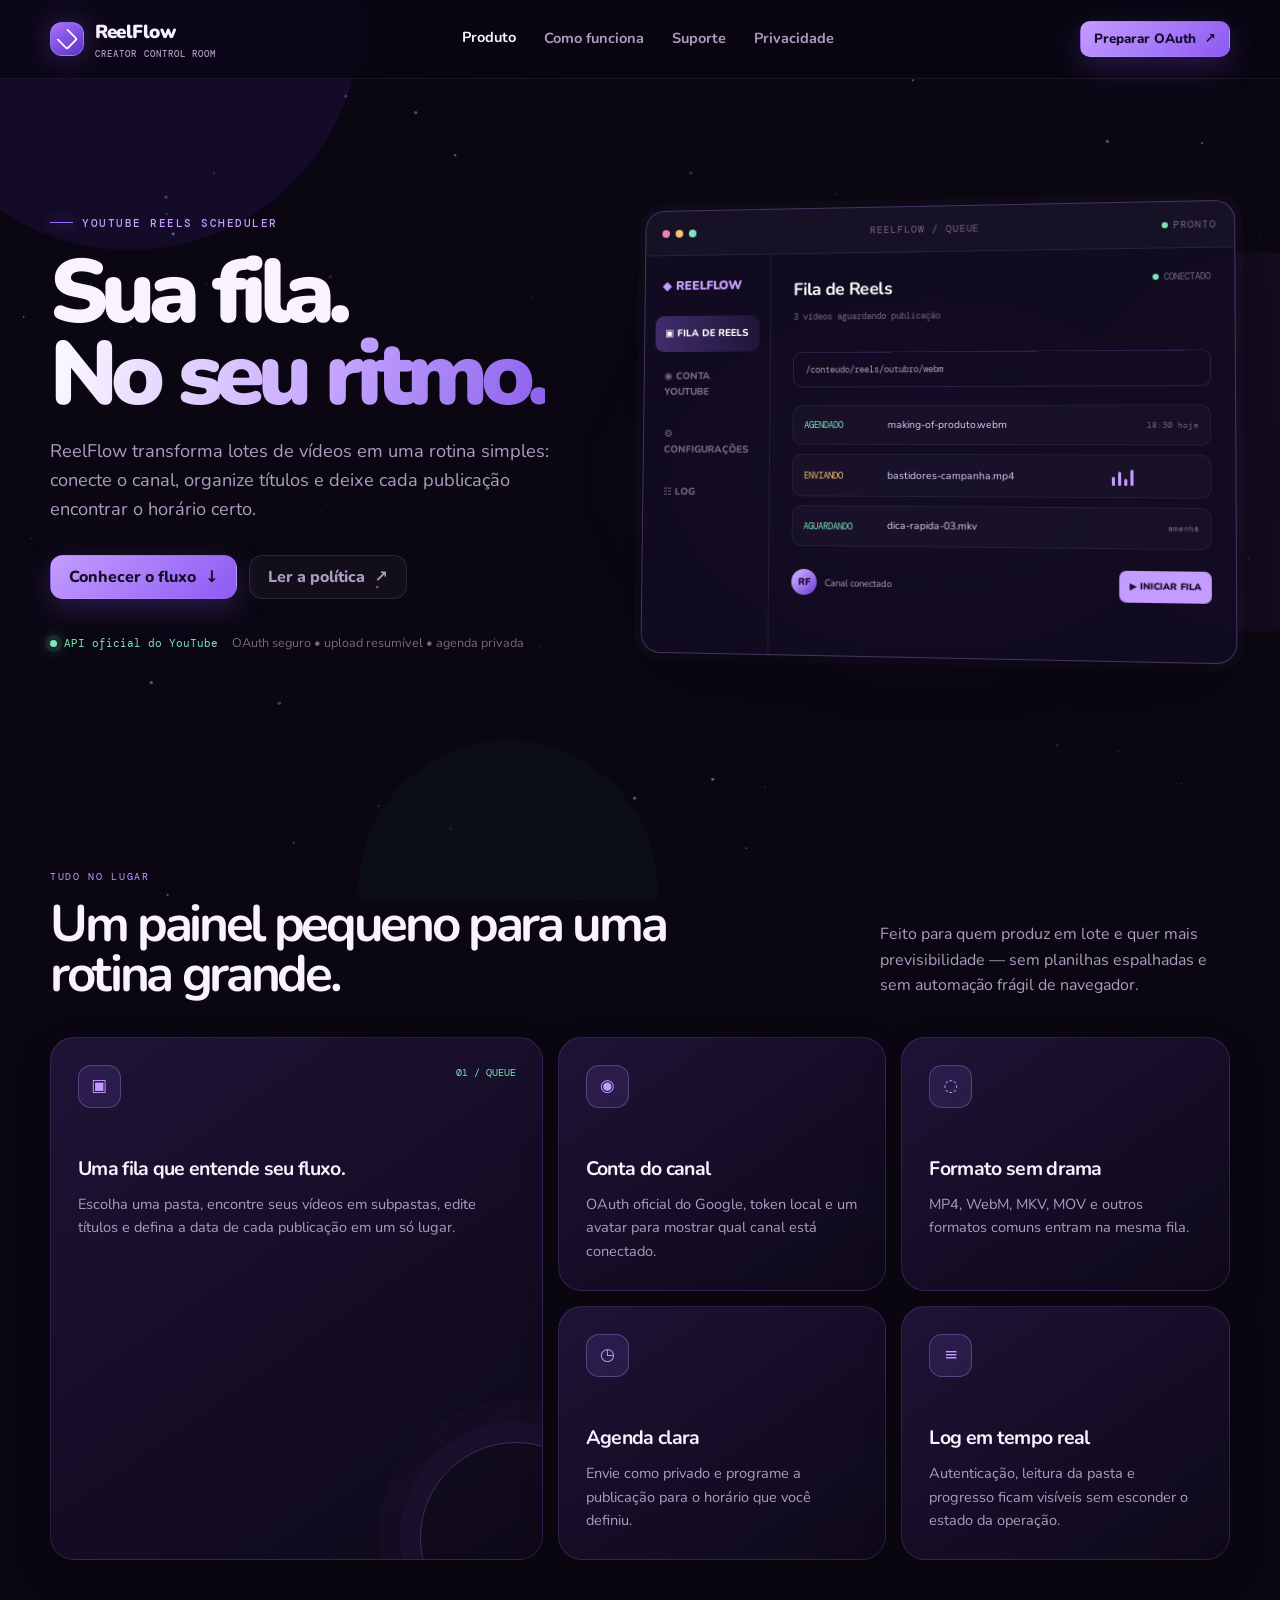
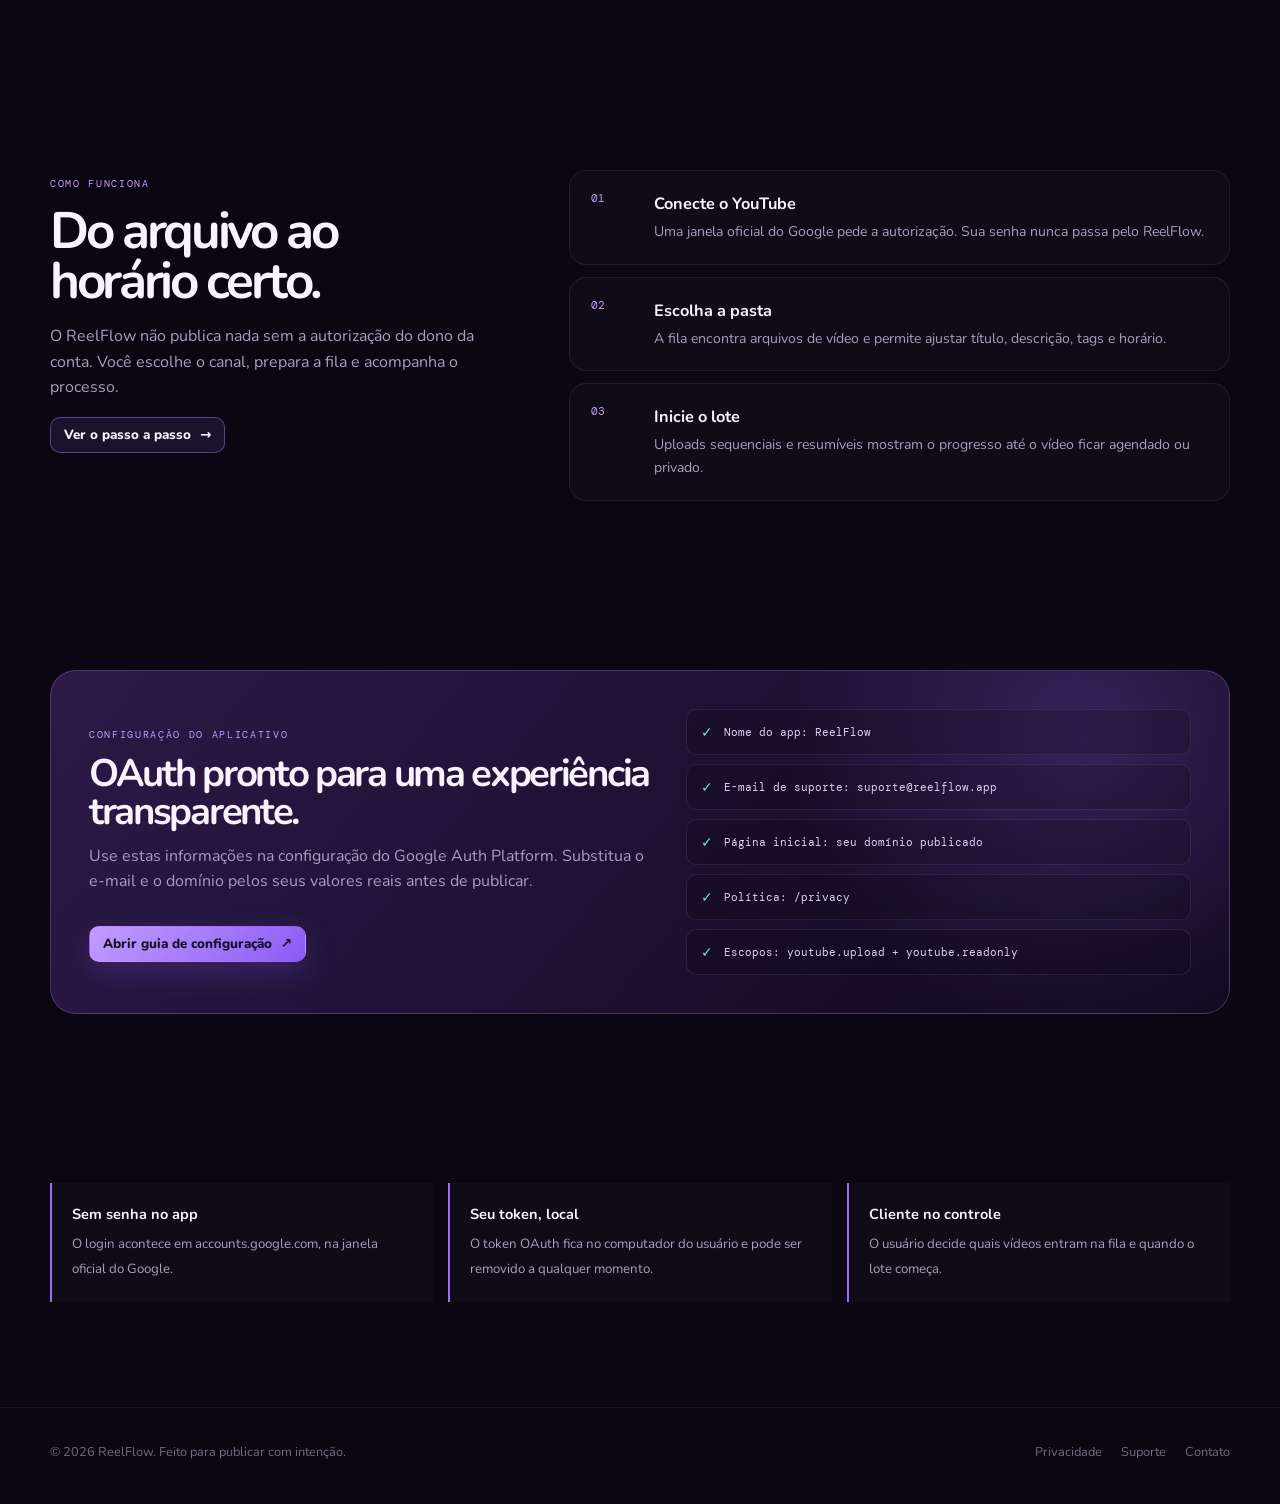
==== index.html @ 671bc6db "FIRST" ====
<!doctype html>
<html lang="pt-BR">
<head>
  <meta charset="utf-8">
  <meta name="viewport" content="width=device-width, initial-scale=1">
  <meta name="description" content="ReelFlow: organize, agende e envie seus Reels para o YouTube em uma fila tranquila e profissional.">
  <meta name="theme-color" content="#0a0712">
  <title>ReelFlow — YouTube Reels Scheduler</title>
  <link rel="stylesheet" href="/styles.css">
</head>
<body>
  <div class="ambient" aria-hidden="true"><canvas id="particle-field"></canvas><span class="orb one"></span><span class="orb two"></span><span class="orb three"></span></div>
  <div class="cursor-glow" aria-hidden="true"></div>

  <header class="site-header">
    <nav class="nav container" aria-label="Navegação principal">
      <a class="brand" href="/" aria-label="ReelFlow início"><span class="brand-mark" aria-hidden="true"></span><span>ReelFlow<small>creator control room</small></span></a>
      <div class="nav-links">
        <a class="active" href="/">Produto</a>
        <a href="#como-funciona">Como funciona</a>
        <a href="/support">Suporte</a>
        <a href="/privacy">Privacidade</a>
      </div>
      <div class="nav-actions"><a class="button small primary" href="#oauth">Preparar OAuth <span aria-hidden="true">↗</span></a><button class="mobile-toggle" aria-label="Abrir menu" aria-expanded="false">☰</button></div>
    </nav>
  </header>

  <main>
    <section class="hero container">
      <div class="hero-grid">
        <div class="reveal">
          <span class="eyebrow">YouTube Reels Scheduler</span>
          <h1>Sua fila.<br><span class="gradient-text">No seu ritmo.</span></h1>
          <p>ReelFlow transforma lotes de vídeos em uma rotina simples: conecte o canal, organize títulos e deixe cada publicação encontrar o horário certo.</p>
          <div class="hero-actions"><a class="button primary" href="#como-funciona">Conhecer o fluxo <span aria-hidden="true">↓</span></a><a class="button ghost" href="/privacy">Ler a política <span aria-hidden="true">↗</span></a></div>
          <div class="status-line"><span class="status-chip"><i></i> API oficial do YouTube</span><span>OAuth seguro • upload resumível • agenda privada</span></div>
        </div>

        <div class="console-wrap reveal" data-delay="2" aria-label="Prévia da interface do ReelFlow">
          <div class="console-glow"></div>
          <div class="console">
            <div class="console-top"><div class="window-dots"><i></i><i></i><i></i></div><span>REELFLOW / QUEUE</span><span class="mock-ready"><i></i> PRONTO</span></div>
            <div class="console-body">
              <aside class="console-side"><div class="console-logo">◆ REELFLOW</div><div class="mock-nav"><div class="active">▣ FILA DE REELS</div><div>◉ CONTA YOUTUBE</div><div>⚙ CONFIGURAÇÕES</div><div>☷ LOG</div></div></aside>
              <div class="console-main"><div class="mock-header"><div><strong>Fila de Reels</strong><span>3 vídeos aguardando publicação</span></div><span class="mock-ready"><i></i> CONECTADO</span></div><div class="mock-path">/conteudo/reels/outubro/webm</div>
                <div class="mock-list"><div class="mock-row"><b>AGENDADO</b><span class="mock-file">making-of-produto.webm</span><span class="mock-date">18:30 hoje</span></div><div class="mock-row"><b class="pending">ENVIANDO</b><span class="mock-file">bastidores-campanha.mp4</span><span class="equalizer" aria-label="Enviando"><i></i><i></i><i></i><i></i></span></div><div class="mock-row"><b>AGUARDANDO</b><span class="mock-file">dica-rapida-03.mkv</span><span class="mock-date">amanhã</span></div></div>
                <div class="mock-bottom"><div class="mock-avatar"><span class="avatar">RF</span><span>Canal conectado</span></div><span class="mock-btn">▶ INICIAR FILA</span></div>
              </div>
            </div>
          </div>
        </div>
      </div>
    </section>

    <section class="section compact container" id="produto">
      <div class="section-head reveal"><div><span class="section-label">Tudo no lugar</span><h2>Um painel pequeno para uma rotina grande.</h2></div><p>Feito para quem produz em lote e quer mais previsibilidade — sem planilhas espalhadas e sem automação frágil de navegador.</p></div>
      <div class="bento">
        <article class="card tall reveal"><span class="icon-box">▣</span><span class="card-stat">01 / QUEUE</span><h3>Uma fila que entende seu fluxo.</h3><p>Escolha uma pasta, encontre seus vídeos em subpastas, edite títulos e defina a data de cada publicação em um só lugar.</p></article>
        <article class="card reveal" data-delay="1"><span class="icon-box">◉</span><h3>Conta do canal</h3><p>OAuth oficial do Google, token local e um avatar para mostrar qual canal está conectado.</p></article>
        <article class="card reveal" data-delay="2"><span class="icon-box">◌</span><h3>Formato sem drama</h3><p>MP4, WebM, MKV, MOV e outros formatos comuns entram na mesma fila.</p></article>
        <article class="card reveal" data-delay="1"><span class="icon-box">◷</span><h3>Agenda clara</h3><p>Envie como privado e programe a publicação para o horário que você definiu.</p></article>
        <article class="card reveal" data-delay="2"><span class="icon-box">≡</span><h3>Log em tempo real</h3><p>Autenticação, leitura da pasta e progresso ficam visíveis sem esconder o estado da operação.</p></article>
      </div>
    </section>

    <section class="section" id="como-funciona">
      <div class="container workflow"><div class="workflow-copy reveal"><span class="section-label">Como funciona</span><h2>Do arquivo ao horário certo.</h2><p>O ReelFlow não publica nada sem a autorização do dono da conta. Você escolhe o canal, prepara a fila e acompanha o processo.</p><a class="button small" href="/support">Ver o passo a passo <span aria-hidden="true">→</span></a></div>
        <div class="steps"><article class="step reveal"><span class="step-num">01</span><div><h3>Conecte o YouTube</h3><p>Uma janela oficial do Google pede a autorização. Sua senha nunca passa pelo ReelFlow.</p></div></article><article class="step reveal" data-delay="1"><span class="step-num">02</span><div><h3>Escolha a pasta</h3><p>A fila encontra arquivos de vídeo e permite ajustar título, descrição, tags e horário.</p></div></article><article class="step reveal" data-delay="2"><span class="step-num">03</span><div><h3>Inicie o lote</h3><p>Uploads sequenciais e resumíveis mostram o progresso até o vídeo ficar agendado ou privado.</p></div></article></div>
      </div>
    </section>

    <section class="section compact container" id="oauth">
      <div class="oauth-band reveal"><div class="oauth-grid"><div><span class="section-label">Configuração do aplicativo</span><h2>OAuth pronto para uma experiência transparente.</h2><p>Use estas informações na configuração do Google Auth Platform. Substitua o e-mail e o domínio pelos seus valores reais antes de publicar.</p><div class="hero-actions"><a class="button primary small" href="/support#oauth">Abrir guia de configuração <span aria-hidden="true">↗</span></a></div></div><div class="scope-list"><div class="scope">Nome do app: ReelFlow</div><div class="scope">E-mail de suporte: suporte@reelflow.app</div><div class="scope">Página inicial: seu domínio publicado</div><div class="scope">Política: /privacy</div><div class="scope">Escopos: youtube.upload + youtube.readonly</div></div></div></div>
    </section>

    <section class="section compact container"><div class="note-grid"><div class="note reveal"><strong>Sem senha no app</strong><span>O login acontece em accounts.google.com, na janela oficial do Google.</span></div><div class="note reveal" data-delay="1"><strong>Seu token, local</strong><span>O token OAuth fica no computador do usuário e pode ser removido a qualquer momento.</span></div><div class="note reveal" data-delay="2"><strong>Cliente no controle</strong><span>O usuário decide quais vídeos entram na fila e quando o lote começa.</span></div></div></section>
  </main>

  <footer class="footer"><div class="container footer-inner"><div>© <span data-year></span> ReelFlow. Feito para publicar com intenção.</div><div class="footer-links"><a href="/privacy">Privacidade</a><a href="/support">Suporte</a><a href="mailto:suporte@reelflow.app">Contato</a></div></div></footer>
  <script src="/site.js"></script>
</body>
</html>
---- styles.css ----
@import url('https://fonts.googleapis.com/css2?family=DM+Mono:wght@400;500&family=Nunito:wght@400;500;600;700;800;900&display=swap');

:root {
  --bg: #0a0712;
  --bg-2: #100a1e;
  --panel: rgba(23, 15, 42, .78);
  --panel-solid: #17102a;
  --panel-soft: rgba(39, 24, 68, .62);
  --line: rgba(177, 130, 255, .17);
  --line-bright: rgba(177, 130, 255, .42);
  --text: #f8f3ff;
  --muted: #aa9dbf;
  --muted-2: #756882;
  --purple: #9b6cff;
  --purple-2: #c49cff;
  --purple-deep: #6b3de5;
  --mint: #7ce6ba;
  --yellow: #f6c66e;
  --red: #f080a8;
  --shadow: 0 28px 90px rgba(0, 0, 0, .42);
  --radius: 24px;
  --max: 1180px;
}

* { box-sizing: border-box; }
html { scroll-behavior: smooth; }
body {
  margin: 0;
  background: var(--bg);
  color: var(--text);
  font-family: 'Nunito', system-ui, sans-serif;
  line-height: 1.6;
  overflow-x: hidden;
}
body::before {
  content: '';
  position: fixed;
  inset: 0;
  pointer-events: none;
  opacity: .28;
  background-image: linear-gradient(rgba(255,255,255,.025) 1px, transparent 1px), linear-gradient(90deg, rgba(255,255,255,.025) 1px, transparent 1px);
  background-size: 72px 72px;
  mask-image: linear-gradient(to bottom, black, transparent 75%);
  z-index: -3;
}
::selection { background: rgba(155,108,255,.38); color: white; }
a { color: inherit; text-decoration: none; }
button, a { -webkit-tap-highlight-color: transparent; }
.container { width: min(var(--max), calc(100% - 48px)); margin: 0 auto; }

.ambient { position: fixed; inset: 0; pointer-events: none; overflow: hidden; z-index: -2; }
.orb { position: absolute; border-radius: 50%; filter: blur(1px); opacity: .45; animation: drift 16s ease-in-out infinite alternate; }
.orb.one { width: 460px; height: 460px; background: rgba(104, 52, 214, .26); top: -210px; left: -100px; }
.orb.two { width: 380px; height: 380px; background: rgba(188, 91, 255, .14); top: 28%; right: -170px; animation-delay: -5s; }
.orb.three { width: 300px; height: 300px; background: rgba(73, 214, 191, .08); bottom: -140px; left: 28%; animation-delay: -9s; }
#particle-field { position: absolute; inset: 0; width: 100%; height: 100%; }
.cursor-glow { position: fixed; z-index: 10; width: 220px; height: 220px; border-radius: 50%; pointer-events: none; transform: translate(-50%, -50%); background: radial-gradient(circle, rgba(155,108,255,.12), transparent 68%); mix-blend-mode: screen; opacity: 0; transition: opacity .3s; }

.site-header { position: sticky; top: 0; z-index: 20; border-bottom: 1px solid rgba(255,255,255,.06); background: rgba(10,7,18,.68); backdrop-filter: blur(18px); }
.nav { height: 78px; display: flex; align-items: center; justify-content: space-between; gap: 24px; }
.brand { display: inline-flex; align-items: center; gap: 11px; font-weight: 900; letter-spacing: -.04em; font-size: 1.18rem; }
.brand-mark { width: 34px; height: 34px; display: grid; place-items: center; position: relative; border: 1px solid rgba(196,156,255,.45); border-radius: 12px; background: linear-gradient(145deg, #a871ff, #5b31c7); box-shadow: 0 0 28px rgba(155,108,255,.28); }
.brand-mark::before { content: ''; width: 12px; height: 12px; transform: rotate(45deg); border-radius: 3px; border: 2px solid white; border-left-color: transparent; }
.brand small { display: block; color: var(--muted); font-family: 'DM Mono', monospace; font-size: .56rem; font-weight: 500; letter-spacing: .12em; text-transform: uppercase; }
.nav-links { display: flex; align-items: center; gap: 28px; color: var(--muted); font-size: .91rem; font-weight: 700; }
.nav-links a { transition: color .2s, transform .2s; }
.nav-links a:hover, .nav-links a.active { color: var(--text); transform: translateY(-1px); }
.nav-actions { display: flex; align-items: center; gap: 12px; }
.mobile-toggle { display: none; border: 0; background: transparent; color: var(--text); font-size: 1.4rem; }

.button { display: inline-flex; align-items: center; justify-content: center; gap: 9px; min-height: 44px; padding: 0 18px; border-radius: 13px; border: 1px solid var(--line-bright); background: rgba(155,108,255,.12); color: var(--text); font: inherit; font-weight: 800; cursor: pointer; transition: transform .2s, background .2s, border-color .2s, box-shadow .2s; }
.button:hover { transform: translateY(-2px); background: rgba(155,108,255,.23); border-color: rgba(196,156,255,.7); box-shadow: 0 12px 30px rgba(111,61,229,.2); }
.button.primary { border-color: transparent; color: #160d26; background: linear-gradient(135deg, #c49cff, #8c5af3); box-shadow: 0 10px 30px rgba(135,83,239,.26); }
.button.primary:hover { background: linear-gradient(135deg, #d5b7ff, #a16eff); box-shadow: 0 16px 36px rgba(135,83,239,.38); }
.button.ghost { border-color: rgba(255,255,255,.1); background: rgba(255,255,255,.035); color: var(--muted); }
.button.small { min-height: 36px; padding: 0 13px; border-radius: 10px; font-size: .84rem; }

.hero { min-height: 720px; display: grid; align-items: center; padding: 78px 0 96px; position: relative; }
.hero-grid { display: grid; grid-template-columns: .92fr 1.08fr; align-items: center; gap: 76px; }
.eyebrow { display: inline-flex; align-items: center; gap: 9px; color: var(--purple-2); text-transform: uppercase; letter-spacing: .14em; font: 500 .67rem 'DM Mono', monospace; }
.eyebrow::before { content: ''; width: 23px; height: 1px; background: var(--purple); box-shadow: 0 0 14px var(--purple); }
.hero h1 { max-width: 680px; margin: 20px 0 20px; font-size: clamp(3.2rem, 7vw, 6.2rem); letter-spacing: -.075em; line-height: .92; font-weight: 900; }
.gradient-text { background: linear-gradient(105deg, #fff, #c7a8ff 55%, #8a5feb); -webkit-background-clip: text; background-clip: text; color: transparent; }
.hero p { max-width: 560px; margin: 0; color: var(--muted); font-size: 1.14rem; }
.hero-actions { display: flex; flex-wrap: wrap; gap: 12px; margin-top: 31px; }
.status-line { display: flex; flex-wrap: wrap; align-items: center; gap: 14px; margin-top: 34px; color: var(--muted-2); font-size: .79rem; }
.status-chip { display: inline-flex; align-items: center; gap: 7px; color: var(--mint); font-family: 'DM Mono', monospace; font-size: .68rem; }
.status-chip i { width: 7px; height: 7px; display: inline-block; border-radius: 50%; background: var(--mint); box-shadow: 0 0 0 5px rgba(124,230,186,.09), 0 0 15px rgba(124,230,186,.9); animation: pulse 2s infinite; }

.console-wrap { position: relative; perspective: 1200px; }
.console-glow { position: absolute; inset: 10% -8% -10%; background: radial-gradient(ellipse, rgba(137,78,240,.4), transparent 64%); filter: blur(34px); }
.console { position: relative; overflow: hidden; transform: rotateY(-6deg) rotateX(2deg); border: 1px solid rgba(196,156,255,.29); border-radius: 20px; background: rgba(18,11,33,.94); box-shadow: var(--shadow), 0 0 0 7px rgba(155,108,255,.035); animation: float 7s ease-in-out infinite; }
.console-top { display: flex; align-items: center; justify-content: space-between; height: 46px; padding: 0 17px; border-bottom: 1px solid rgba(255,255,255,.07); background: rgba(255,255,255,.025); }
.window-dots { display: flex; gap: 6px; }
.window-dots i { width: 8px; height: 8px; border-radius: 50%; background: #634f79; }
.window-dots i:first-child { background: #f080a8; } .window-dots i:nth-child(2) { background: #f6c66e; } .window-dots i:nth-child(3) { background: #7ce6ba; }
.console-top span { color: var(--muted-2); font: .61rem 'DM Mono', monospace; letter-spacing: .1em; }
.console-body { display: grid; grid-template-columns: 132px 1fr; min-height: 405px; }
.console-side { padding: 17px 11px; border-right: 1px solid rgba(255,255,255,.07); }
.console-logo { margin: 4px 7px 21px; color: var(--purple-2); font-size: .8rem; font-weight: 900; }
.mock-nav { display: grid; gap: 7px; }
.mock-nav div { padding: 10px 10px; border-radius: 9px; color: var(--muted-2); font-size: .63rem; font-weight: 800; }
.mock-nav div.active { color: white; background: linear-gradient(90deg, rgba(155,108,255,.34), rgba(155,108,255,.1)); }
.console-main { padding: 22px 23px; }
.mock-header { display: flex; justify-content: space-between; align-items: start; gap: 12px; }
.mock-header strong { display: block; color: white; font-size: 1.1rem; letter-spacing: -.035em; }
.mock-header span { color: var(--muted-2); font: .58rem 'DM Mono', monospace; }
.mock-ready { display: flex; align-items: center; gap: 5px; color: var(--mint); font: .58rem 'DM Mono', monospace; }
.mock-ready i { width: 6px; height: 6px; border-radius: 50%; background: var(--mint); }
.mock-path { margin-top: 24px; padding: 11px 12px; border: 1px solid var(--line); border-radius: 9px; color: var(--muted); font: .59rem 'DM Mono', monospace; }
.mock-list { display: grid; gap: 9px; margin-top: 18px; }
.mock-row { display: grid; grid-template-columns: 75px 1fr 84px; align-items: center; gap: 10px; padding: 11px; border: 1px solid rgba(255,255,255,.06); border-radius: 10px; background: rgba(255,255,255,.025); }
.mock-row b { color: var(--mint); font: .54rem 'DM Mono', monospace; }
.mock-row b.pending { color: var(--yellow); } .mock-row b.error { color: var(--red); }
.mock-file { overflow: hidden; color: #d9cfee; font-size: .65rem; text-overflow: ellipsis; white-space: nowrap; }
.mock-date { color: var(--muted-2); font: .51rem 'DM Mono', monospace; text-align: right; }
.equalizer { display: flex; align-items: end; gap: 3px; height: 19px; }
.equalizer i { width: 3px; height: 9px; border-radius: 2px; background: var(--purple-2); animation: equalize .8s ease-in-out infinite alternate; }
.equalizer i:nth-child(2) { animation-delay: -.25s; height: 14px; } .equalizer i:nth-child(3) { animation-delay: -.5s; height: 7px; } .equalizer i:nth-child(4) { animation-delay: -.1s; height: 16px; }
.mock-bottom { display: flex; justify-content: space-between; align-items: center; margin-top: 21px; }
.mock-avatar { display: flex; align-items: center; gap: 8px; color: var(--muted); font-size: .6rem; }
.avatar { width: 26px; height: 26px; display: grid; place-items: center; border-radius: 50%; background: linear-gradient(135deg, #d6bdff, #6937d6); color: #25103f; font-size: .62rem; font-weight: 900; }
.mock-btn { padding: 8px 10px; border-radius: 7px; color: #1b0e2e; background: var(--purple-2); font-size: .58rem; font-weight: 900; }

.section { padding: 105px 0; position: relative; }
.section.compact { padding-top: 64px; }
.section-head { display: flex; align-items: end; justify-content: space-between; gap: 40px; margin-bottom: 38px; }
.section-head h2 { max-width: 620px; margin: 10px 0 0; font-size: clamp(2rem, 4vw, 3.4rem); letter-spacing: -.065em; line-height: .98; }
.section-head p { max-width: 350px; margin: 0; color: var(--muted); }
.section-label { color: var(--purple-2); font: .65rem 'DM Mono', monospace; letter-spacing: .16em; text-transform: uppercase; }
.bento { display: grid; grid-template-columns: 1.2fr .8fr .8fr; gap: 15px; }
.card { position: relative; overflow: hidden; padding: 27px; border: 1px solid var(--line); border-radius: var(--radius); background: linear-gradient(145deg, rgba(35,22,62,.82), rgba(16,10,29,.68)); box-shadow: 0 15px 40px rgba(0,0,0,.13); transition: transform .3s, border-color .3s, background .3s; }
.card:hover { transform: translateY(-6px); border-color: var(--line-bright); background: linear-gradient(145deg, rgba(49,29,82,.9), rgba(18,11,35,.78)); }
.card.tall { grid-row: span 2; min-height: 360px; }
.card h3 { margin: 45px 0 9px; font-size: 1.22rem; letter-spacing: -.035em; }
.card p { margin: 0; color: var(--muted); font-size: .91rem; }
.icon-box { width: 43px; height: 43px; display: grid; place-items: center; border: 1px solid rgba(196,156,255,.3); border-radius: 13px; color: var(--purple-2); background: rgba(155,108,255,.12); font-size: 1.05rem; }
.card.tall::after { content: ''; position: absolute; width: 190px; height: 190px; right: -70px; bottom: -75px; border: 1px solid rgba(196,156,255,.25); border-radius: 50%; box-shadow: 0 0 0 20px rgba(155,108,255,.035), 0 0 0 42px rgba(155,108,255,.025); }
.card-stat { position: absolute; right: 26px; top: 28px; color: var(--mint); font: .64rem 'DM Mono', monospace; }

.workflow { display: grid; grid-template-columns: .8fr 1.2fr; align-items: start; gap: 78px; }
.workflow-copy h2 { margin: 10px 0 18px; font-size: clamp(2rem, 4vw, 3.4rem); letter-spacing: -.065em; line-height: .98; }
.workflow-copy p { color: var(--muted); }
.steps { display: grid; gap: 12px; }
.step { display: grid; grid-template-columns: 46px 1fr; gap: 17px; padding: 20px 21px; border: 1px solid rgba(255,255,255,.07); border-radius: 17px; background: rgba(255,255,255,.025); transition: border-color .25s, transform .25s; }
.step:hover { border-color: var(--line-bright); transform: translateX(5px); }
.step-num { color: var(--purple-2); font: .68rem 'DM Mono', monospace; }
.step h3 { margin: 0 0 4px; font-size: 1.02rem; }
.step p { margin: 0; color: var(--muted); font-size: .88rem; }

.oauth-band { padding: 38px; border: 1px solid rgba(196,156,255,.25); border-radius: 26px; background: radial-gradient(circle at 88% 20%, rgba(155,108,255,.22), transparent 28%), linear-gradient(130deg, rgba(47,28,78,.9), rgba(18,11,33,.85)); }
.oauth-grid { display: grid; grid-template-columns: 1fr .9fr; gap: 36px; align-items: center; }
.oauth-band h2 { margin: 8px 0 12px; font-size: clamp(1.8rem, 3vw, 2.8rem); line-height: 1; letter-spacing: -.06em; }
.oauth-band p { margin: 0; color: var(--muted); }
.scope-list { display: grid; gap: 9px; }
.scope { display: flex; align-items: center; gap: 11px; padding: 12px 14px; border: 1px solid rgba(255,255,255,.08); border-radius: 10px; background: rgba(0,0,0,.14); font: .68rem 'DM Mono', monospace; color: #dfd2f4; }
.scope::before { content: '✓'; color: var(--mint); font: .9rem Nunito, sans-serif; }

.note-grid { display: grid; grid-template-columns: repeat(3, 1fr); gap: 15px; }
.note { padding: 20px; border-left: 2px solid var(--purple); background: rgba(255,255,255,.025); }
.note strong { display: block; margin-bottom: 5px; font-size: .91rem; }
.note span { color: var(--muted); font-size: .83rem; }

.page-hero { padding: 100px 0 70px; }
.page-hero h1 { max-width: 780px; margin: 16px 0; font-size: clamp(2.8rem, 6vw, 5.3rem); line-height: .95; letter-spacing: -.075em; }
.page-hero p { max-width: 650px; color: var(--muted); font-size: 1.08rem; }
.prose { max-width: 850px; padding-bottom: 100px; }
.prose h2 { margin: 48px 0 12px; font-size: 1.55rem; letter-spacing: -.035em; }
.prose h3 { margin: 27px 0 8px; font-size: 1.03rem; color: var(--purple-2); }
.prose p, .prose li { color: var(--muted); font-size: .95rem; }
.prose ul { padding-left: 20px; }
.prose strong { color: var(--text); }
.prose code { padding: 2px 6px; border-radius: 5px; color: var(--purple-2); background: rgba(155,108,255,.12); font: .82em 'DM Mono', monospace; }
.policy-meta { display: flex; flex-wrap: wrap; gap: 9px; margin-top: 20px; }
.meta-chip { padding: 7px 10px; border: 1px solid var(--line); border-radius: 999px; color: var(--muted); font: .62rem 'DM Mono', monospace; }

.faq { display: grid; gap: 12px; max-width: 820px; margin-bottom: 74px; }
details { padding: 18px 20px; border: 1px solid rgba(255,255,255,.08); border-radius: 14px; background: rgba(255,255,255,.025); }
summary { cursor: pointer; color: var(--text); font-weight: 800; }
details p { margin: 12px 0 0; color: var(--muted); font-size: .9rem; }
.contact-card { display: grid; grid-template-columns: 1fr auto; align-items: center; gap: 24px; padding: 29px; border: 1px solid var(--line-bright); border-radius: 22px; background: linear-gradient(130deg, rgba(48,29,82,.85), rgba(16,10,29,.74)); }
.contact-card h2 { margin: 0 0 5px; font-size: 1.4rem; }
.contact-card p { margin: 0; color: var(--muted); }

.footer { padding: 34px 0 42px; border-top: 1px solid rgba(255,255,255,.07); color: var(--muted-2); font-size: .8rem; }
.footer-inner { display: flex; justify-content: space-between; gap: 20px; align-items: center; }
.footer-links { display: flex; gap: 19px; }
.footer a:hover { color: var(--text); }

.reveal { opacity: 0; transform: translateY(18px); transition: opacity .75s ease, transform .75s ease; }
.reveal.visible { opacity: 1; transform: translateY(0); }
[data-delay="1"] { transition-delay: .08s; } [data-delay="2"] { transition-delay: .16s; } [data-delay="3"] { transition-delay: .24s; }

@keyframes drift { to { transform: translate(55px, 35px) scale(1.08); } }
@keyframes float { 0%, 100% { transform: rotateY(-6deg) rotateX(2deg) translateY(0); } 50% { transform: rotateY(-6deg) rotateX(2deg) translateY(-9px); } }
@keyframes pulse { 0%, 100% { opacity: 1; } 50% { opacity: .42; } }
@keyframes equalize { from { transform: scaleY(.55); opacity: .58; } to { transform: scaleY(1.2); opacity: 1; } }

@media (max-width: 940px) {
  .hero-grid, .workflow, .oauth-grid { grid-template-columns: 1fr; gap: 45px; }
  .hero { padding-top: 60px; }
  .hero h1 { max-width: 700px; }
  .console { max-width: 720px; margin: 0 auto; transform: none; }
  .bento { grid-template-columns: 1fr 1fr; }
  .card.tall { grid-row: auto; grid-column: span 2; min-height: 260px; }
  .workflow-copy { max-width: 620px; }
}

@media (max-width: 680px) {
  .container { width: min(100% - 30px, var(--max)); }
  .nav { height: 68px; }
  .nav-links, .nav-actions .button { display: none; }
  .mobile-toggle { display: block; }
  .nav.open .nav-links { position: absolute; top: 67px; left: 15px; right: 15px; display: grid; gap: 0; padding: 8px; border: 1px solid var(--line); border-radius: 14px; background: rgba(18,11,33,.96); box-shadow: var(--shadow); }
  .nav.open .nav-links a { padding: 12px; }
  .hero { min-height: auto; padding: 70px 0 74px; }
  .hero h1 { font-size: clamp(3rem, 16vw, 4.6rem); }
  .hero p { font-size: 1rem; }
  .section { padding: 75px 0; }
  .section-head { display: block; }
  .section-head p { margin-top: 15px; }
  .bento, .note-grid { grid-template-columns: 1fr; }
  .card.tall { grid-column: auto; }
  .console-body { grid-template-columns: 1fr; }
  .console-side { display: none; }
  .console-main { padding: 17px; }
  .mock-row { grid-template-columns: 61px 1fr; }
  .mock-date { display: none; }
  .oauth-band { padding: 25px; }
  .contact-card, .footer-inner { display: block; }
  .contact-card .button { margin-top: 18px; }
  .footer-links { margin-top: 15px; }
  .page-hero { padding: 75px 0 48px; }
}

@media (prefers-reduced-motion: reduce) {
  *, *::before, *::after { scroll-behavior: auto !important; animation-duration: .001ms !important; animation-iteration-count: 1 !important; transition-duration: .001ms !important; }
  .reveal { opacity: 1; transform: none; }
}
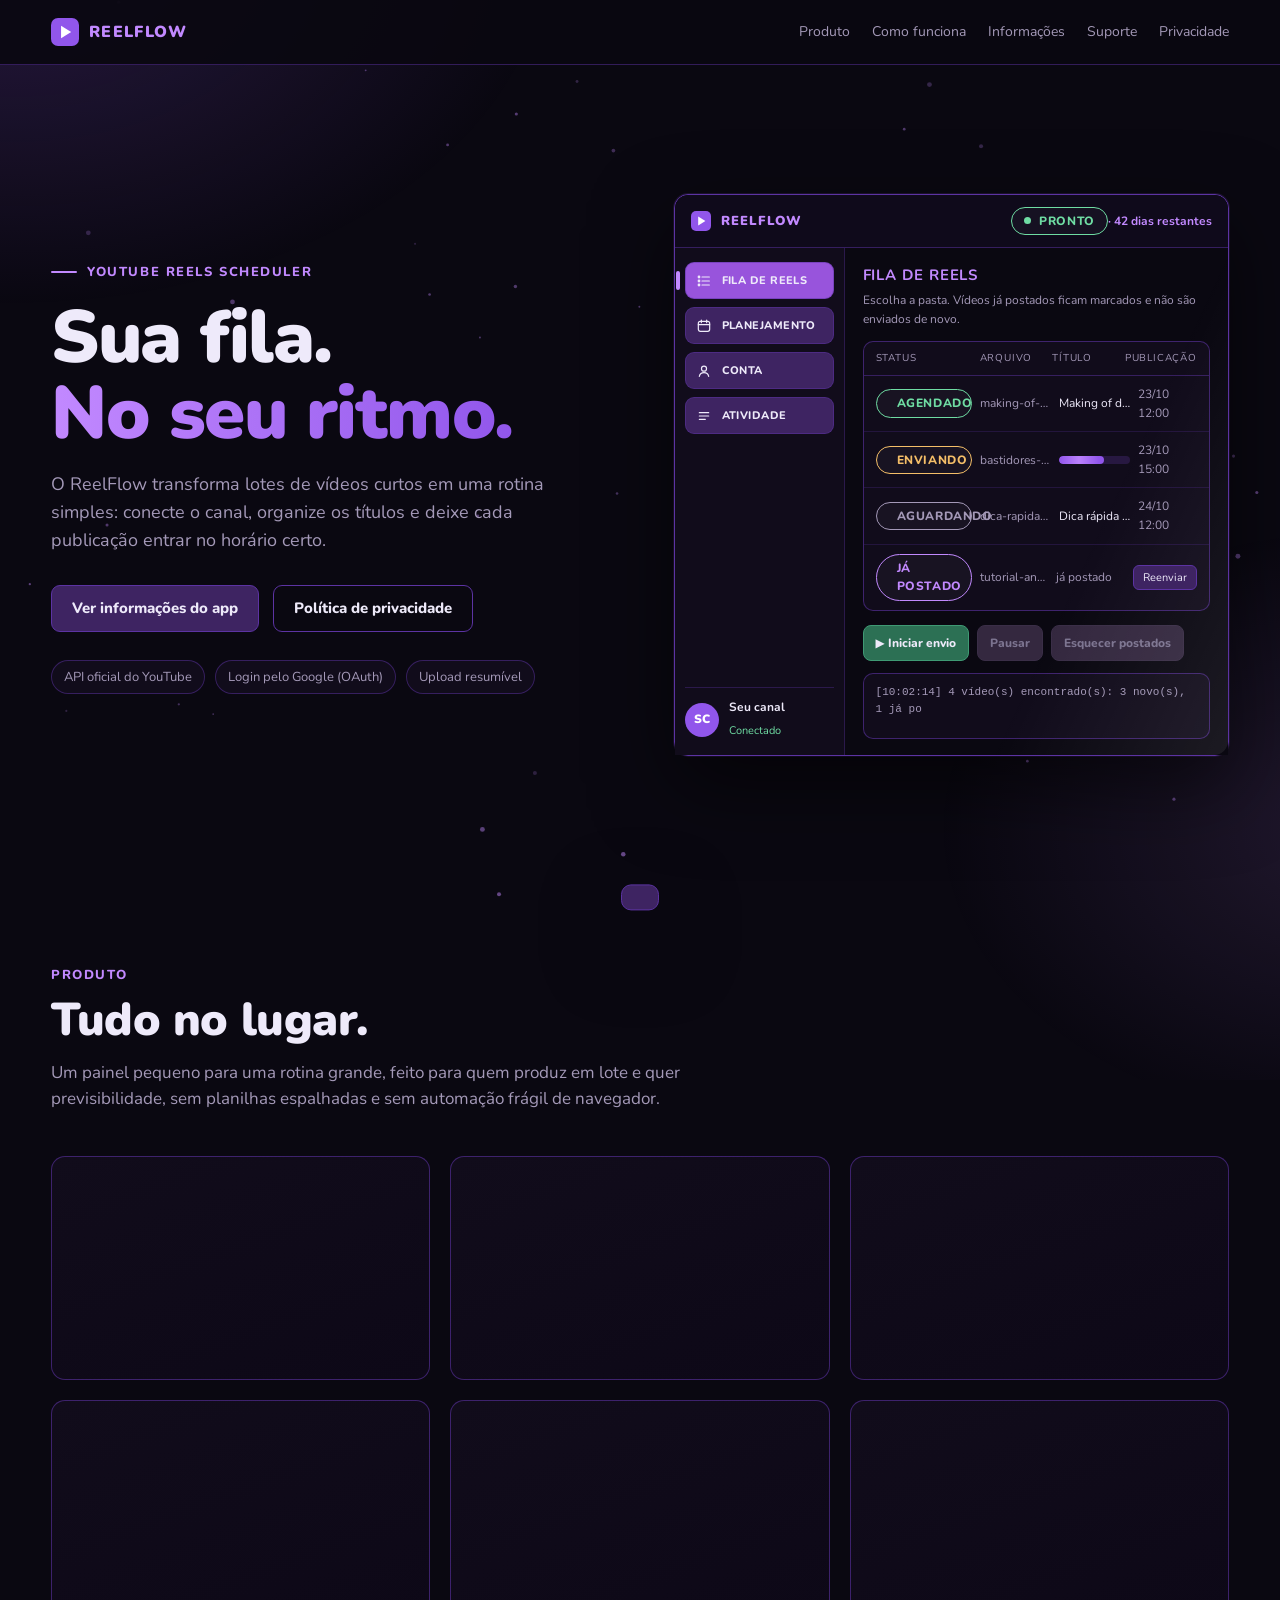
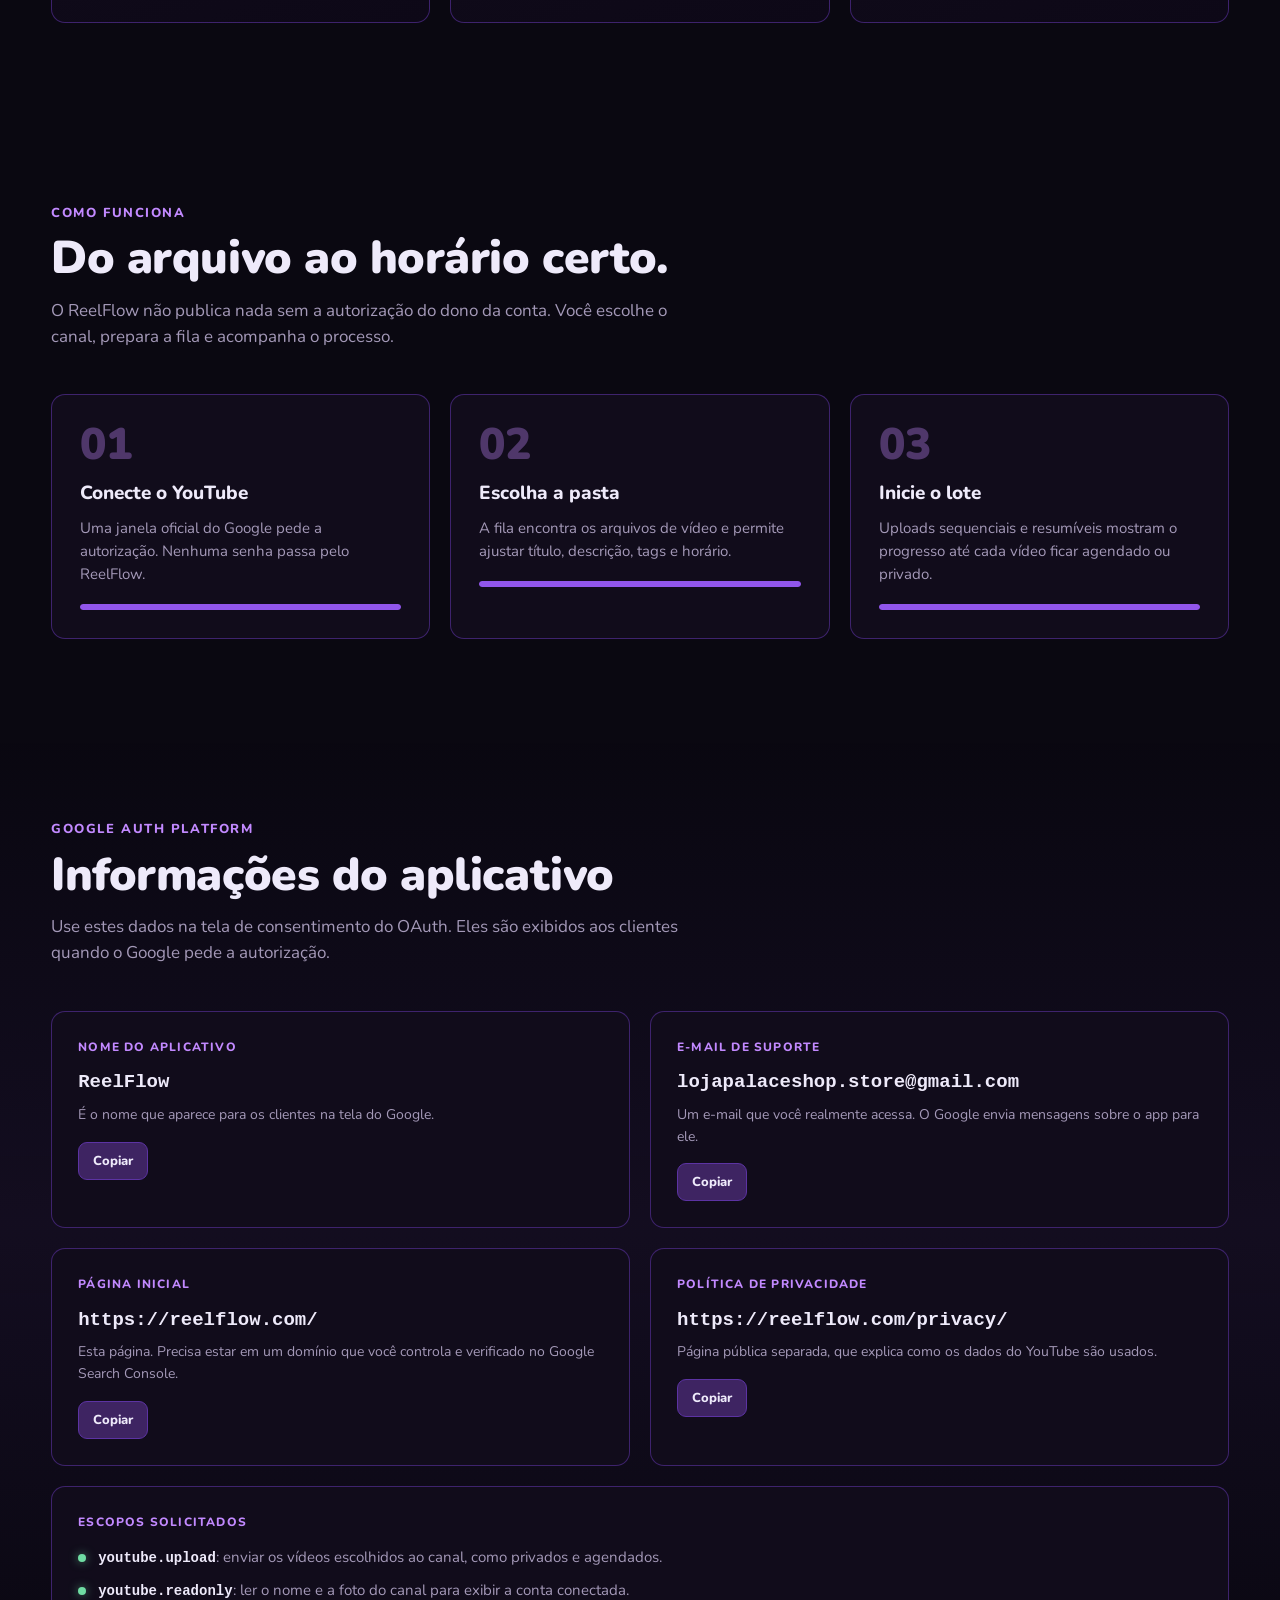
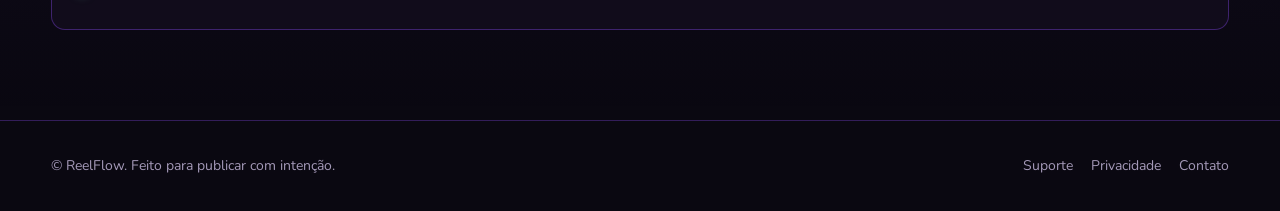
==== commit af15cc08: "secound" ====
--- a/index.html
+++ b/index.html
@@ -3,80 +3,276 @@
 <head>
   <meta charset="utf-8">
   <meta name="viewport" content="width=device-width, initial-scale=1">
-  <meta name="description" content="ReelFlow: organize, agende e envie seus Reels para o YouTube em uma fila tranquila e profissional.">
-  <meta name="theme-color" content="#0a0712">
   <title>ReelFlow — YouTube Reels Scheduler</title>
+  <meta name="description" content="ReelFlow organiza lotes de vídeos curtos e envia cada um ao YouTube pela API oficial, como privado e agendado para o horário que você definiu.">
+  <meta property="og:title" content="ReelFlow — YouTube Reels Scheduler">
+  <meta property="og:description" content="Sua fila. No seu ritmo. Organize e agende Reels no YouTube pela API oficial.">
+  <meta property="og:type" content="website">
+  <meta property="og:url" content="https://reelflow.com/">
+  <link rel="icon" href="/favicon.svg" type="image/svg+xml">
   <link rel="stylesheet" href="/styles.css">
+  <noscript><style>.reveal { opacity: 1; transform: none; }</style></noscript>
 </head>
 <body>
-  <div class="ambient" aria-hidden="true"><canvas id="particle-field"></canvas><span class="orb one"></span><span class="orb two"></span><span class="orb three"></span></div>
-  <div class="cursor-glow" aria-hidden="true"></div>
-
-  <header class="site-header">
-    <nav class="nav container" aria-label="Navegação principal">
-      <a class="brand" href="/" aria-label="ReelFlow início"><span class="brand-mark" aria-hidden="true"></span><span>ReelFlow<small>creator control room</small></span></a>
-      <div class="nav-links">
-        <a class="active" href="/">Produto</a>
-        <a href="#como-funciona">Como funciona</a>
-        <a href="/support">Suporte</a>
-        <a href="/privacy">Privacidade</a>
-      </div>
-      <div class="nav-actions"><a class="button small primary" href="#oauth">Preparar OAuth <span aria-hidden="true">↗</span></a><button class="mobile-toggle" aria-label="Abrir menu" aria-expanded="false">☰</button></div>
-    </nav>
+  <canvas id="particles" aria-hidden="true"></canvas>
+
+  <header class="topbar">
+    <div class="wrap">
+      <a class="brand" href="/" aria-label="ReelFlow, página inicial">
+        <svg viewBox="0 0 40 40" aria-hidden="true"><rect width="40" height="40" rx="10" fill="#9156eb"/><path d="M14.4 11.2V28.8L28.8 20Z" fill="#fff"/></svg>
+        REELFLOW
+      </a>
+      <nav class="nav-links" id="nav">
+        <a href="#produto">Produto</a>
+        <a href="#fluxo">Como funciona</a>
+        <a href="#info">Informações</a>
+        <a href="/support/">Suporte</a>
+        <a href="/privacy/">Privacidade</a>
+      </nav>
+      <button class="menu-btn" aria-expanded="false" aria-controls="nav">Menu</button>
+    </div>
   </header>
 
   <main>
-    <section class="hero container">
-      <div class="hero-grid">
+    <!-- HERO -->
+    <div class="wrap hero">
+      <div class="reveal">
+        <span class="eyebrow">YouTube Reels Scheduler</span>
+        <h1>Sua fila.<br><span class="grad">No seu ritmo.</span></h1>
+        <p class="lead">O ReelFlow transforma lotes de vídeos curtos em uma rotina simples: conecte o canal, organize os títulos e deixe cada publicação entrar no horário certo.</p>
+        <div class="cta">
+          <a class="btn" href="#info">Ver informações do app</a>
+          <a class="btn ghost" href="/privacy/">Política de privacidade</a>
+        </div>
+        <div class="chips">
+          <span class="chip">API oficial do YouTube</span>
+          <span class="chip">Login pelo Google (OAuth)</span>
+          <span class="chip">Upload resumível</span>
+        </div>
+      </div>
+
+      <div class="stage">
+        <div class="orbit" aria-hidden="true"></div>
+        <div class="orbit two" aria-hidden="true"></div>
+
+        <div class="window reveal" data-tilt="7" data-delay="1" role="img" aria-label="Prévia da janela do ReelFlow com a fila de Reels">
+          <div class="shine" aria-hidden="true"></div>
+          <div class="win-title">
+            <div class="left">
+              <svg viewBox="0 0 40 40" aria-hidden="true"><rect width="40" height="40" rx="10" fill="#9156eb"/><path d="M14.4 11.2V28.8L28.8 20Z" fill="#fff"/></svg>
+              REELFLOW
+            </div>
+            <div><span class="pill green">PRONTO</span><span class="days">· 42 dias restantes</span></div>
+          </div>
+
+          <div class="win-body">
+            <aside class="sidebar">
+              <button class="nav-btn active">
+                <svg viewBox="0 0 24 24" fill="none" stroke="currentColor" stroke-width="1.8" stroke-linecap="round"><path d="M9 6h11M9 12h11M9 18h11"/><circle cx="4.5" cy="6" r="1.2" fill="currentColor"/><circle cx="4.5" cy="12" r="1.2" fill="currentColor"/><circle cx="4.5" cy="18" r="1.2" fill="currentColor"/></svg>
+                FILA DE REELS
+              </button>
+              <button class="nav-btn">
+                <svg viewBox="0 0 24 24" fill="none" stroke="currentColor" stroke-width="1.8" stroke-linecap="round"><rect x="3.5" y="5" width="17" height="15" rx="3"/><path d="M3.5 10h17M8 3v4M16 3v4"/></svg>
+                PLANEJAMENTO
+              </button>
+              <button class="nav-btn">
+                <svg viewBox="0 0 24 24" fill="none" stroke="currentColor" stroke-width="1.8" stroke-linecap="round"><circle cx="12" cy="8.5" r="3.8"/><path d="M5 20c.8-3.6 3.6-5.5 7-5.5s6.2 1.9 7 5.5"/></svg>
+                CONTA
+              </button>
+              <button class="nav-btn">
+                <svg viewBox="0 0 24 24" fill="none" stroke="currentColor" stroke-width="1.8" stroke-linecap="round"><path d="M5 7h14M5 12h14M5 17h9"/></svg>
+                ATIVIDADE
+              </button>
+              <div class="profile">
+                <div class="avatar">SC</div>
+                <div><b>Seu canal</b><span>Conectado</span></div>
+              </div>
+            </aside>
+
+            <div class="content">
+              <h4>FILA DE REELS</h4>
+              <div class="sub">Escolha a pasta. Vídeos já postados ficam marcados e não são enviados de novo.</div>
+              <div class="table">
+                <div class="thead"><span>STATUS</span><span>ARQUIVO</span><span>TÍTULO</span><span>PUBLICAÇÃO</span></div>
+                <div class="row-q">
+                  <span class="pill green">AGENDADO</span>
+                  <span class="file">making-of-produto.webm</span>
+                  <span class="title">Making of do produto</span>
+                  <span class="muted">23/10 12:00</span>
+                </div>
+                <div class="row-q">
+                  <span class="pill warn">ENVIANDO</span>
+                  <span class="file">bastidores-campanha.mp4</span>
+                  <div class="progress"><i></i></div>
+                  <span class="muted">23/10 15:00</span>
+                </div>
+                <div class="row-q">
+                  <span class="pill muted-pill">AGUARDANDO</span>
+                  <span class="file">dica-rapida-03.mkv</span>
+                  <span class="title">Dica rápida 03</span>
+                  <span class="muted">24/10 12:00</span>
+                </div>
+                <div class="row-q">
+                  <span class="pill accent">JÁ POSTADO</span>
+                  <span class="file">tutorial-antigo.mov</span>
+                  <span class="muted">já postado</span>
+                  <span><button class="mini">Reenviar</button></span>
+                </div>
+              </div>
+              <div class="actions">
+                <button class="btn green">▶ Iniciar envio</button>
+                <button class="btn disabled">Pausar</button>
+                <button class="btn disabled">Esquecer postados</button>
+              </div>
+              <div class="logbox" data-type="[10:02:14] 4 vídeo(s) encontrado(s): 3 novo(s), 1 já postado(s).">[10:02:14] 4 vídeo(s) encontrado(s): 3 novo(s), 1 já postado(s).</div>
+            </div>
+          </div>
+        </div>
+      </div>
+    </div>
+
+    <!-- PRODUTO -->
+    <section id="produto">
+      <div class="wrap">
         <div class="reveal">
-          <span class="eyebrow">YouTube Reels Scheduler</span>
-          <h1>Sua fila.<br><span class="gradient-text">No seu ritmo.</span></h1>
-          <p>ReelFlow transforma lotes de vídeos em uma rotina simples: conecte o canal, organize títulos e deixe cada publicação encontrar o horário certo.</p>
-          <div class="hero-actions"><a class="button primary" href="#como-funciona">Conhecer o fluxo <span aria-hidden="true">↓</span></a><a class="button ghost" href="/privacy">Ler a política <span aria-hidden="true">↗</span></a></div>
-          <div class="status-line"><span class="status-chip"><i></i> API oficial do YouTube</span><span>OAuth seguro • upload resumível • agenda privada</span></div>
-        </div>
-
-        <div class="console-wrap reveal" data-delay="2" aria-label="Prévia da interface do ReelFlow">
-          <div class="console-glow"></div>
-          <div class="console">
-            <div class="console-top"><div class="window-dots"><i></i><i></i><i></i></div><span>REELFLOW / QUEUE</span><span class="mock-ready"><i></i> PRONTO</span></div>
-            <div class="console-body">
-              <aside class="console-side"><div class="console-logo">◆ REELFLOW</div><div class="mock-nav"><div class="active">▣ FILA DE REELS</div><div>◉ CONTA YOUTUBE</div><div>⚙ CONFIGURAÇÕES</div><div>☷ LOG</div></div></aside>
-              <div class="console-main"><div class="mock-header"><div><strong>Fila de Reels</strong><span>3 vídeos aguardando publicação</span></div><span class="mock-ready"><i></i> CONECTADO</span></div><div class="mock-path">/conteudo/reels/outubro/webm</div>
-                <div class="mock-list"><div class="mock-row"><b>AGENDADO</b><span class="mock-file">making-of-produto.webm</span><span class="mock-date">18:30 hoje</span></div><div class="mock-row"><b class="pending">ENVIANDO</b><span class="mock-file">bastidores-campanha.mp4</span><span class="equalizer" aria-label="Enviando"><i></i><i></i><i></i><i></i></span></div><div class="mock-row"><b>AGUARDANDO</b><span class="mock-file">dica-rapida-03.mkv</span><span class="mock-date">amanhã</span></div></div>
-                <div class="mock-bottom"><div class="mock-avatar"><span class="avatar">RF</span><span>Canal conectado</span></div><span class="mock-btn">▶ INICIAR FILA</span></div>
-              </div>
-            </div>
-          </div>
+          <div class="kicker">Produto</div>
+          <h2>Tudo no lugar.</h2>
+          <p class="section-lead">Um painel pequeno para uma rotina grande, feito para quem produz em lote e quer previsibilidade, sem planilhas espalhadas e sem automação frágil de navegador.</p>
+        </div>
+        <div class="grid-3">
+          <article class="card reveal" data-tilt="6">
+            <div class="glow" aria-hidden="true"></div>
+            <span class="icon-box"><svg viewBox="0 0 24 24" fill="none" stroke="currentColor" stroke-width="2" stroke-linecap="round"><path d="M9 6h11M9 12h11M9 18h11"/><circle cx="4.5" cy="6" r="1.2" fill="currentColor"/><circle cx="4.5" cy="12" r="1.2" fill="currentColor"/><circle cx="4.5" cy="18" r="1.2" fill="currentColor"/></svg></span>
+            <h3>Fila que entende seu fluxo</h3>
+            <p>Escolha uma pasta, encontre os vídeos em subpastas e edite títulos e descrições em um só lugar.</p>
+          </article>
+          <article class="card reveal" data-tilt="6" data-delay="1">
+            <div class="glow" aria-hidden="true"></div>
+            <span class="icon-box"><svg viewBox="0 0 24 24" fill="none" stroke="currentColor" stroke-width="2" stroke-linecap="round"><rect x="3.5" y="5" width="17" height="15" rx="3"/><path d="M3.5 10h17M8 3v4M16 3v4"/></svg></span>
+            <h3>Agenda clara</h3>
+            <p>Defina quantos vídeos por dia e em quais horários. Cada um é enviado como privado e programado para a publicação.</p>
+          </article>
+          <article class="card reveal" data-tilt="6" data-delay="2">
+            <div class="glow" aria-hidden="true"></div>
+            <span class="icon-box"><svg viewBox="0 0 24 24" fill="none" stroke="currentColor" stroke-width="2" stroke-linecap="round"><circle cx="12" cy="8.5" r="3.8"/><path d="M5 20c.8-3.6 3.6-5.5 7-5.5s6.2 1.9 7 5.5"/></svg></span>
+            <h3>Conta oficial do Google</h3>
+            <p>O login acontece na janela do Google. Sua senha nunca passa pelo ReelFlow, e o token fica no seu computador.</p>
+          </article>
+          <article class="card reveal" data-tilt="6">
+            <div class="glow" aria-hidden="true"></div>
+            <span class="icon-box"><svg viewBox="0 0 24 24" fill="none" stroke="currentColor" stroke-width="2" stroke-linecap="round"><path d="M5 7h14M5 12h14M5 17h9"/></svg></span>
+            <h3>Log em tempo real</h3>
+            <p>Autenticação, leitura da pasta e progresso dos envios ficam visíveis, sem esconder o estado da operação.</p>
+          </article>
+          <article class="card reveal" data-tilt="6" data-delay="1">
+            <div class="glow" aria-hidden="true"></div>
+            <span class="icon-box"><svg viewBox="0 0 24 24" fill="none" stroke="currentColor" stroke-width="2" stroke-linecap="round"><path d="M12 3l7 3v5c0 4.5-3 8-7 10-4-2-7-5.5-7-10V6z"/><path d="M9 12l2 2 4-4"/></svg></span>
+            <h3>Sem automação de navegador</h3>
+            <p>Os uploads usam a YouTube Data API v3, a interface oficial. Nada de clicar em páginas por trás dos panos.</p>
+          </article>
+          <article class="card reveal" data-tilt="6" data-delay="2">
+            <div class="glow" aria-hidden="true"></div>
+            <span class="icon-box"><svg viewBox="0 0 24 24" fill="none" stroke="currentColor" stroke-width="2" stroke-linecap="round"><path d="M4 12a8 8 0 1 0 2.3-5.7"/><path d="M4 4v4h4"/></svg></span>
+            <h3>Nada é enviado duas vezes</h3>
+            <p>Cada vídeo enviado fica registrado localmente. Ao reabrir a pasta, os já postados aparecem marcados e são ignorados.</p>
+          </article>
         </div>
       </div>
     </section>
 
-    <section class="section compact container" id="produto">
-      <div class="section-head reveal"><div><span class="section-label">Tudo no lugar</span><h2>Um painel pequeno para uma rotina grande.</h2></div><p>Feito para quem produz em lote e quer mais previsibilidade — sem planilhas espalhadas e sem automação frágil de navegador.</p></div>
-      <div class="bento">
-        <article class="card tall reveal"><span class="icon-box">▣</span><span class="card-stat">01 / QUEUE</span><h3>Uma fila que entende seu fluxo.</h3><p>Escolha uma pasta, encontre seus vídeos em subpastas, edite títulos e defina a data de cada publicação em um só lugar.</p></article>
-        <article class="card reveal" data-delay="1"><span class="icon-box">◉</span><h3>Conta do canal</h3><p>OAuth oficial do Google, token local e um avatar para mostrar qual canal está conectado.</p></article>
-        <article class="card reveal" data-delay="2"><span class="icon-box">◌</span><h3>Formato sem drama</h3><p>MP4, WebM, MKV, MOV e outros formatos comuns entram na mesma fila.</p></article>
-        <article class="card reveal" data-delay="1"><span class="icon-box">◷</span><h3>Agenda clara</h3><p>Envie como privado e programe a publicação para o horário que você definiu.</p></article>
-        <article class="card reveal" data-delay="2"><span class="icon-box">≡</span><h3>Log em tempo real</h3><p>Autenticação, leitura da pasta e progresso ficam visíveis sem esconder o estado da operação.</p></article>
+    <!-- COMO FUNCIONA -->
+    <section id="fluxo">
+      <div class="wrap">
+        <div class="reveal">
+          <div class="kicker">Como funciona</div>
+          <h2>Do arquivo ao horário certo.</h2>
+          <p class="section-lead">O ReelFlow não publica nada sem a autorização do dono da conta. Você escolhe o canal, prepara a fila e acompanha o processo.</p>
+        </div>
+        <div class="steps">
+          <div class="step reveal" style="--w: 100%">
+            <div class="num">01</div>
+            <h3>Conecte o YouTube</h3>
+            <p>Uma janela oficial do Google pede a autorização. Nenhuma senha passa pelo ReelFlow.</p>
+            <div class="bar-anim"><i></i></div>
+          </div>
+          <div class="step reveal" data-delay="1" style="--w: 100%">
+            <div class="num">02</div>
+            <h3>Escolha a pasta</h3>
+            <p>A fila encontra os arquivos de vídeo e permite ajustar título, descrição, tags e horário.</p>
+            <div class="bar-anim"><i></i></div>
+          </div>
+          <div class="step reveal" data-delay="2" style="--w: 100%">
+            <div class="num">03</div>
+            <h3>Inicie o lote</h3>
+            <p>Uploads sequenciais e resumíveis mostram o progresso até cada vídeo ficar agendado ou privado.</p>
+            <div class="bar-anim"><i></i></div>
+          </div>
+        </div>
       </div>
     </section>
 
-    <section class="section" id="como-funciona">
-      <div class="container workflow"><div class="workflow-copy reveal"><span class="section-label">Como funciona</span><h2>Do arquivo ao horário certo.</h2><p>O ReelFlow não publica nada sem a autorização do dono da conta. Você escolhe o canal, prepara a fila e acompanha o processo.</p><a class="button small" href="/support">Ver o passo a passo <span aria-hidden="true">→</span></a></div>
-        <div class="steps"><article class="step reveal"><span class="step-num">01</span><div><h3>Conecte o YouTube</h3><p>Uma janela oficial do Google pede a autorização. Sua senha nunca passa pelo ReelFlow.</p></div></article><article class="step reveal" data-delay="1"><span class="step-num">02</span><div><h3>Escolha a pasta</h3><p>A fila encontra arquivos de vídeo e permite ajustar título, descrição, tags e horário.</p></div></article><article class="step reveal" data-delay="2"><span class="step-num">03</span><div><h3>Inicie o lote</h3><p>Uploads sequenciais e resumíveis mostram o progresso até o vídeo ficar agendado ou privado.</p></div></article></div>
+    <!-- INFORMAÇÕES DO APLICATIVO (configuração do Google) -->
+    <section id="info" class="info">
+      <div class="wrap">
+        <div class="reveal">
+          <div class="kicker">Google Auth Platform</div>
+          <h2>Informações do aplicativo</h2>
+          <p class="section-lead">Use estes dados na tela de consentimento do OAuth. Eles são exibidos aos clientes quando o Google pede a autorização.</p>
+        </div>
+
+        <div class="info-grid">
+          <article class="info-card reveal">
+            <div class="label">Nome do aplicativo</div>
+            <div class="value">ReelFlow</div>
+            <p class="note">É o nome que aparece para os clientes na tela do Google.</p>
+            <button class="btn copy-btn" data-copy="ReelFlow">Copiar</button>
+          </article>
+
+          <article class="info-card reveal" data-delay="1">
+            <div class="label">E-mail de suporte</div>
+            <div class="value">lojapalaceshop.store@gmail.com</div>
+            <p class="note">Um e-mail que você realmente acessa. O Google envia mensagens sobre o app para ele.</p>
+            <button class="btn copy-btn" data-copy="lojapalaceshop.store@gmail.com">Copiar</button>
+          </article>
+
+          <article class="info-card reveal">
+            <div class="label">Página inicial</div>
+            <div class="value">https://reelflow.com/</div>
+            <p class="note">Esta página. Precisa estar em um domínio que você controla e verificado no Google Search Console.</p>
+            <button class="btn copy-btn" data-copy="https://reelflow.com/">Copiar</button>
+          </article>
+
+          <article class="info-card reveal" data-delay="1">
+            <div class="label">Política de privacidade</div>
+            <div class="value">https://reelflow.com/privacy/</div>
+            <p class="note">Página pública separada, que explica como os dados do YouTube são usados.</p>
+            <button class="btn copy-btn" data-copy="https://reelflow.com/privacy/">Copiar</button>
+          </article>
+        </div>
+
+        <article class="info-card scopes reveal">
+          <div class="label">Escopos solicitados</div>
+          <ul>
+            <li><span><b>youtube.upload</b>: enviar os vídeos escolhidos ao canal, como privados e agendados.</span></li>
+            <li><span><b>youtube.readonly</b>: ler o nome e a foto do canal para exibir a conta conectada.</span></li>
+          </ul>
+        </article>
       </div>
     </section>
-
-    <section class="section compact container" id="oauth">
-      <div class="oauth-band reveal"><div class="oauth-grid"><div><span class="section-label">Configuração do aplicativo</span><h2>OAuth pronto para uma experiência transparente.</h2><p>Use estas informações na configuração do Google Auth Platform. Substitua o e-mail e o domínio pelos seus valores reais antes de publicar.</p><div class="hero-actions"><a class="button primary small" href="/support#oauth">Abrir guia de configuração <span aria-hidden="true">↗</span></a></div></div><div class="scope-list"><div class="scope">Nome do app: ReelFlow</div><div class="scope">E-mail de suporte: suporte@reelflow.app</div><div class="scope">Página inicial: seu domínio publicado</div><div class="scope">Política: /privacy</div><div class="scope">Escopos: youtube.upload + youtube.readonly</div></div></div></div>
-    </section>
-
-    <section class="section compact container"><div class="note-grid"><div class="note reveal"><strong>Sem senha no app</strong><span>O login acontece em accounts.google.com, na janela oficial do Google.</span></div><div class="note reveal" data-delay="1"><strong>Seu token, local</strong><span>O token OAuth fica no computador do usuário e pode ser removido a qualquer momento.</span></div><div class="note reveal" data-delay="2"><strong>Cliente no controle</strong><span>O usuário decide quais vídeos entram na fila e quando o lote começa.</span></div></div></section>
   </main>
 
-  <footer class="footer"><div class="container footer-inner"><div>© <span data-year></span> ReelFlow. Feito para publicar com intenção.</div><div class="footer-links"><a href="/privacy">Privacidade</a><a href="/support">Suporte</a><a href="mailto:suporte@reelflow.app">Contato</a></div></div></footer>
-  <script src="/site.js"></script>
+  <footer>
+    <div class="wrap">
+      <div>© ReelFlow. Feito para publicar com intenção.</div>
+      <nav>
+        <a href="/support/">Suporte</a>
+        <a href="/privacy/">Privacidade</a>
+        <a href="mailto:lojapalaceshop.store@gmail.com">Contato</a>
+      </nav>
+    </div>
+  </footer>
+
+  <div class="toast" role="status" aria-live="polite"></div>
+  <script src="/site.js" defer></script>
 </body>
 </html>
--- a/styles.css
+++ b/styles.css
@@ -1,239 +1,345 @@
-@import url('https://fonts.googleapis.com/css2?family=DM+Mono:wght@400;500&family=Nunito:wght@400;500;600;700;800;900&display=swap');
+/* ReelFlow: paleta, fonte e formas copiadas do app (ReelFlow.py) */
+@font-face {
+  font-family: "Nunito";
+  src: url("/fonts/Nunito.ttf") format("truetype");
+  font-weight: 200 1000;
+  font-display: swap;
+}
 
 :root {
-  --bg: #0a0712;
-  --bg-2: #100a1e;
-  --panel: rgba(23, 15, 42, .78);
-  --panel-solid: #17102a;
-  --panel-soft: rgba(39, 24, 68, .62);
-  --line: rgba(177, 130, 255, .17);
-  --line-bright: rgba(177, 130, 255, .42);
-  --text: #f8f3ff;
-  --muted: #aa9dbf;
-  --muted-2: #756882;
-  --purple: #9b6cff;
-  --purple-2: #c49cff;
-  --purple-deep: #6b3de5;
-  --mint: #7ce6ba;
-  --yellow: #f6c66e;
-  --red: #f080a8;
-  --shadow: 0 28px 90px rgba(0, 0, 0, .42);
-  --radius: 24px;
-  --max: 1180px;
-}
-
-* { box-sizing: border-box; }
+  --accent: #9156eb;
+  --accent-hover: #c289ff;
+  --bg: #0a0811;
+  --child: #110c1b;
+  --frame: #221734;
+  --button: #3e2462;
+  --button-hover: #7842b4;
+  --button-active: #9854dc;
+  --green: #6fdca3;
+  --green-btn: #2c7054;
+  --red: #ef6997;
+  --warn: #f4be68;
+  --text: #eeeafa;
+  --muted: #a499b8;
+  --disabled: #7c7490;
+  --border: #5c33a3;
+  --radius: 14px;
+  --shadow: 0 30px 80px rgba(0, 0, 0, 0.55);
+}
+
+* { box-sizing: border-box; margin: 0; padding: 0; }
 html { scroll-behavior: smooth; }
 body {
-  margin: 0;
+  font-family: "Nunito", system-ui, -apple-system, "Segoe UI", sans-serif;
   background: var(--bg);
   color: var(--text);
-  font-family: 'Nunito', system-ui, sans-serif;
-  line-height: 1.6;
+  line-height: 1.55;
   overflow-x: hidden;
-}
+  -webkit-font-smoothing: antialiased;
+}
+a { color: inherit; text-decoration: none; }
+svg { display: block; }
+button { font: inherit; }
+
+#particles { position: fixed; inset: 0; width: 100%; height: 100%; z-index: 0; pointer-events: none; }
 body::before {
-  content: '';
-  position: fixed;
-  inset: 0;
-  pointer-events: none;
-  opacity: .28;
-  background-image: linear-gradient(rgba(255,255,255,.025) 1px, transparent 1px), linear-gradient(90deg, rgba(255,255,255,.025) 1px, transparent 1px);
-  background-size: 72px 72px;
-  mask-image: linear-gradient(to bottom, black, transparent 75%);
-  z-index: -3;
-}
-::selection { background: rgba(155,108,255,.38); color: white; }
-a { color: inherit; text-decoration: none; }
-button, a { -webkit-tap-highlight-color: transparent; }
-.container { width: min(var(--max), calc(100% - 48px)); margin: 0 auto; }
-
-.ambient { position: fixed; inset: 0; pointer-events: none; overflow: hidden; z-index: -2; }
-.orb { position: absolute; border-radius: 50%; filter: blur(1px); opacity: .45; animation: drift 16s ease-in-out infinite alternate; }
-.orb.one { width: 460px; height: 460px; background: rgba(104, 52, 214, .26); top: -210px; left: -100px; }
-.orb.two { width: 380px; height: 380px; background: rgba(188, 91, 255, .14); top: 28%; right: -170px; animation-delay: -5s; }
-.orb.three { width: 300px; height: 300px; background: rgba(73, 214, 191, .08); bottom: -140px; left: 28%; animation-delay: -9s; }
-#particle-field { position: absolute; inset: 0; width: 100%; height: 100%; }
-.cursor-glow { position: fixed; z-index: 10; width: 220px; height: 220px; border-radius: 50%; pointer-events: none; transform: translate(-50%, -50%); background: radial-gradient(circle, rgba(155,108,255,.12), transparent 68%); mix-blend-mode: screen; opacity: 0; transition: opacity .3s; }
-
-.site-header { position: sticky; top: 0; z-index: 20; border-bottom: 1px solid rgba(255,255,255,.06); background: rgba(10,7,18,.68); backdrop-filter: blur(18px); }
-.nav { height: 78px; display: flex; align-items: center; justify-content: space-between; gap: 24px; }
-.brand { display: inline-flex; align-items: center; gap: 11px; font-weight: 900; letter-spacing: -.04em; font-size: 1.18rem; }
-.brand-mark { width: 34px; height: 34px; display: grid; place-items: center; position: relative; border: 1px solid rgba(196,156,255,.45); border-radius: 12px; background: linear-gradient(145deg, #a871ff, #5b31c7); box-shadow: 0 0 28px rgba(155,108,255,.28); }
-.brand-mark::before { content: ''; width: 12px; height: 12px; transform: rotate(45deg); border-radius: 3px; border: 2px solid white; border-left-color: transparent; }
-.brand small { display: block; color: var(--muted); font-family: 'DM Mono', monospace; font-size: .56rem; font-weight: 500; letter-spacing: .12em; text-transform: uppercase; }
-.nav-links { display: flex; align-items: center; gap: 28px; color: var(--muted); font-size: .91rem; font-weight: 700; }
-.nav-links a { transition: color .2s, transform .2s; }
-.nav-links a:hover, .nav-links a.active { color: var(--text); transform: translateY(-1px); }
-.nav-actions { display: flex; align-items: center; gap: 12px; }
-.mobile-toggle { display: none; border: 0; background: transparent; color: var(--text); font-size: 1.4rem; }
-
-.button { display: inline-flex; align-items: center; justify-content: center; gap: 9px; min-height: 44px; padding: 0 18px; border-radius: 13px; border: 1px solid var(--line-bright); background: rgba(155,108,255,.12); color: var(--text); font: inherit; font-weight: 800; cursor: pointer; transition: transform .2s, background .2s, border-color .2s, box-shadow .2s; }
-.button:hover { transform: translateY(-2px); background: rgba(155,108,255,.23); border-color: rgba(196,156,255,.7); box-shadow: 0 12px 30px rgba(111,61,229,.2); }
-.button.primary { border-color: transparent; color: #160d26; background: linear-gradient(135deg, #c49cff, #8c5af3); box-shadow: 0 10px 30px rgba(135,83,239,.26); }
-.button.primary:hover { background: linear-gradient(135deg, #d5b7ff, #a16eff); box-shadow: 0 16px 36px rgba(135,83,239,.38); }
-.button.ghost { border-color: rgba(255,255,255,.1); background: rgba(255,255,255,.035); color: var(--muted); }
-.button.small { min-height: 36px; padding: 0 13px; border-radius: 10px; font-size: .84rem; }
-
-.hero { min-height: 720px; display: grid; align-items: center; padding: 78px 0 96px; position: relative; }
-.hero-grid { display: grid; grid-template-columns: .92fr 1.08fr; align-items: center; gap: 76px; }
-.eyebrow { display: inline-flex; align-items: center; gap: 9px; color: var(--purple-2); text-transform: uppercase; letter-spacing: .14em; font: 500 .67rem 'DM Mono', monospace; }
-.eyebrow::before { content: ''; width: 23px; height: 1px; background: var(--purple); box-shadow: 0 0 14px var(--purple); }
-.hero h1 { max-width: 680px; margin: 20px 0 20px; font-size: clamp(3.2rem, 7vw, 6.2rem); letter-spacing: -.075em; line-height: .92; font-weight: 900; }
-.gradient-text { background: linear-gradient(105deg, #fff, #c7a8ff 55%, #8a5feb); -webkit-background-clip: text; background-clip: text; color: transparent; }
-.hero p { max-width: 560px; margin: 0; color: var(--muted); font-size: 1.14rem; }
-.hero-actions { display: flex; flex-wrap: wrap; gap: 12px; margin-top: 31px; }
-.status-line { display: flex; flex-wrap: wrap; align-items: center; gap: 14px; margin-top: 34px; color: var(--muted-2); font-size: .79rem; }
-.status-chip { display: inline-flex; align-items: center; gap: 7px; color: var(--mint); font-family: 'DM Mono', monospace; font-size: .68rem; }
-.status-chip i { width: 7px; height: 7px; display: inline-block; border-radius: 50%; background: var(--mint); box-shadow: 0 0 0 5px rgba(124,230,186,.09), 0 0 15px rgba(124,230,186,.9); animation: pulse 2s infinite; }
-
-.console-wrap { position: relative; perspective: 1200px; }
-.console-glow { position: absolute; inset: 10% -8% -10%; background: radial-gradient(ellipse, rgba(137,78,240,.4), transparent 64%); filter: blur(34px); }
-.console { position: relative; overflow: hidden; transform: rotateY(-6deg) rotateX(2deg); border: 1px solid rgba(196,156,255,.29); border-radius: 20px; background: rgba(18,11,33,.94); box-shadow: var(--shadow), 0 0 0 7px rgba(155,108,255,.035); animation: float 7s ease-in-out infinite; }
-.console-top { display: flex; align-items: center; justify-content: space-between; height: 46px; padding: 0 17px; border-bottom: 1px solid rgba(255,255,255,.07); background: rgba(255,255,255,.025); }
-.window-dots { display: flex; gap: 6px; }
-.window-dots i { width: 8px; height: 8px; border-radius: 50%; background: #634f79; }
-.window-dots i:first-child { background: #f080a8; } .window-dots i:nth-child(2) { background: #f6c66e; } .window-dots i:nth-child(3) { background: #7ce6ba; }
-.console-top span { color: var(--muted-2); font: .61rem 'DM Mono', monospace; letter-spacing: .1em; }
-.console-body { display: grid; grid-template-columns: 132px 1fr; min-height: 405px; }
-.console-side { padding: 17px 11px; border-right: 1px solid rgba(255,255,255,.07); }
-.console-logo { margin: 4px 7px 21px; color: var(--purple-2); font-size: .8rem; font-weight: 900; }
-.mock-nav { display: grid; gap: 7px; }
-.mock-nav div { padding: 10px 10px; border-radius: 9px; color: var(--muted-2); font-size: .63rem; font-weight: 800; }
-.mock-nav div.active { color: white; background: linear-gradient(90deg, rgba(155,108,255,.34), rgba(155,108,255,.1)); }
-.console-main { padding: 22px 23px; }
-.mock-header { display: flex; justify-content: space-between; align-items: start; gap: 12px; }
-.mock-header strong { display: block; color: white; font-size: 1.1rem; letter-spacing: -.035em; }
-.mock-header span { color: var(--muted-2); font: .58rem 'DM Mono', monospace; }
-.mock-ready { display: flex; align-items: center; gap: 5px; color: var(--mint); font: .58rem 'DM Mono', monospace; }
-.mock-ready i { width: 6px; height: 6px; border-radius: 50%; background: var(--mint); }
-.mock-path { margin-top: 24px; padding: 11px 12px; border: 1px solid var(--line); border-radius: 9px; color: var(--muted); font: .59rem 'DM Mono', monospace; }
-.mock-list { display: grid; gap: 9px; margin-top: 18px; }
-.mock-row { display: grid; grid-template-columns: 75px 1fr 84px; align-items: center; gap: 10px; padding: 11px; border: 1px solid rgba(255,255,255,.06); border-radius: 10px; background: rgba(255,255,255,.025); }
-.mock-row b { color: var(--mint); font: .54rem 'DM Mono', monospace; }
-.mock-row b.pending { color: var(--yellow); } .mock-row b.error { color: var(--red); }
-.mock-file { overflow: hidden; color: #d9cfee; font-size: .65rem; text-overflow: ellipsis; white-space: nowrap; }
-.mock-date { color: var(--muted-2); font: .51rem 'DM Mono', monospace; text-align: right; }
-.equalizer { display: flex; align-items: end; gap: 3px; height: 19px; }
-.equalizer i { width: 3px; height: 9px; border-radius: 2px; background: var(--purple-2); animation: equalize .8s ease-in-out infinite alternate; }
-.equalizer i:nth-child(2) { animation-delay: -.25s; height: 14px; } .equalizer i:nth-child(3) { animation-delay: -.5s; height: 7px; } .equalizer i:nth-child(4) { animation-delay: -.1s; height: 16px; }
-.mock-bottom { display: flex; justify-content: space-between; align-items: center; margin-top: 21px; }
-.mock-avatar { display: flex; align-items: center; gap: 8px; color: var(--muted); font-size: .6rem; }
-.avatar { width: 26px; height: 26px; display: grid; place-items: center; border-radius: 50%; background: linear-gradient(135deg, #d6bdff, #6937d6); color: #25103f; font-size: .62rem; font-weight: 900; }
-.mock-btn { padding: 8px 10px; border-radius: 7px; color: #1b0e2e; background: var(--purple-2); font-size: .58rem; font-weight: 900; }
-
-.section { padding: 105px 0; position: relative; }
-.section.compact { padding-top: 64px; }
-.section-head { display: flex; align-items: end; justify-content: space-between; gap: 40px; margin-bottom: 38px; }
-.section-head h2 { max-width: 620px; margin: 10px 0 0; font-size: clamp(2rem, 4vw, 3.4rem); letter-spacing: -.065em; line-height: .98; }
-.section-head p { max-width: 350px; margin: 0; color: var(--muted); }
-.section-label { color: var(--purple-2); font: .65rem 'DM Mono', monospace; letter-spacing: .16em; text-transform: uppercase; }
-.bento { display: grid; grid-template-columns: 1.2fr .8fr .8fr; gap: 15px; }
-.card { position: relative; overflow: hidden; padding: 27px; border: 1px solid var(--line); border-radius: var(--radius); background: linear-gradient(145deg, rgba(35,22,62,.82), rgba(16,10,29,.68)); box-shadow: 0 15px 40px rgba(0,0,0,.13); transition: transform .3s, border-color .3s, background .3s; }
-.card:hover { transform: translateY(-6px); border-color: var(--line-bright); background: linear-gradient(145deg, rgba(49,29,82,.9), rgba(18,11,35,.78)); }
-.card.tall { grid-row: span 2; min-height: 360px; }
-.card h3 { margin: 45px 0 9px; font-size: 1.22rem; letter-spacing: -.035em; }
-.card p { margin: 0; color: var(--muted); font-size: .91rem; }
-.icon-box { width: 43px; height: 43px; display: grid; place-items: center; border: 1px solid rgba(196,156,255,.3); border-radius: 13px; color: var(--purple-2); background: rgba(155,108,255,.12); font-size: 1.05rem; }
-.card.tall::after { content: ''; position: absolute; width: 190px; height: 190px; right: -70px; bottom: -75px; border: 1px solid rgba(196,156,255,.25); border-radius: 50%; box-shadow: 0 0 0 20px rgba(155,108,255,.035), 0 0 0 42px rgba(155,108,255,.025); }
-.card-stat { position: absolute; right: 26px; top: 28px; color: var(--mint); font: .64rem 'DM Mono', monospace; }
-
-.workflow { display: grid; grid-template-columns: .8fr 1.2fr; align-items: start; gap: 78px; }
-.workflow-copy h2 { margin: 10px 0 18px; font-size: clamp(2rem, 4vw, 3.4rem); letter-spacing: -.065em; line-height: .98; }
-.workflow-copy p { color: var(--muted); }
-.steps { display: grid; gap: 12px; }
-.step { display: grid; grid-template-columns: 46px 1fr; gap: 17px; padding: 20px 21px; border: 1px solid rgba(255,255,255,.07); border-radius: 17px; background: rgba(255,255,255,.025); transition: border-color .25s, transform .25s; }
-.step:hover { border-color: var(--line-bright); transform: translateX(5px); }
-.step-num { color: var(--purple-2); font: .68rem 'DM Mono', monospace; }
-.step h3 { margin: 0 0 4px; font-size: 1.02rem; }
-.step p { margin: 0; color: var(--muted); font-size: .88rem; }
-
-.oauth-band { padding: 38px; border: 1px solid rgba(196,156,255,.25); border-radius: 26px; background: radial-gradient(circle at 88% 20%, rgba(155,108,255,.22), transparent 28%), linear-gradient(130deg, rgba(47,28,78,.9), rgba(18,11,33,.85)); }
-.oauth-grid { display: grid; grid-template-columns: 1fr .9fr; gap: 36px; align-items: center; }
-.oauth-band h2 { margin: 8px 0 12px; font-size: clamp(1.8rem, 3vw, 2.8rem); line-height: 1; letter-spacing: -.06em; }
-.oauth-band p { margin: 0; color: var(--muted); }
-.scope-list { display: grid; gap: 9px; }
-.scope { display: flex; align-items: center; gap: 11px; padding: 12px 14px; border: 1px solid rgba(255,255,255,.08); border-radius: 10px; background: rgba(0,0,0,.14); font: .68rem 'DM Mono', monospace; color: #dfd2f4; }
-.scope::before { content: '✓'; color: var(--mint); font: .9rem Nunito, sans-serif; }
-
-.note-grid { display: grid; grid-template-columns: repeat(3, 1fr); gap: 15px; }
-.note { padding: 20px; border-left: 2px solid var(--purple); background: rgba(255,255,255,.025); }
-.note strong { display: block; margin-bottom: 5px; font-size: .91rem; }
-.note span { color: var(--muted); font-size: .83rem; }
-
-.page-hero { padding: 100px 0 70px; }
-.page-hero h1 { max-width: 780px; margin: 16px 0; font-size: clamp(2.8rem, 6vw, 5.3rem); line-height: .95; letter-spacing: -.075em; }
-.page-hero p { max-width: 650px; color: var(--muted); font-size: 1.08rem; }
-.prose { max-width: 850px; padding-bottom: 100px; }
-.prose h2 { margin: 48px 0 12px; font-size: 1.55rem; letter-spacing: -.035em; }
-.prose h3 { margin: 27px 0 8px; font-size: 1.03rem; color: var(--purple-2); }
-.prose p, .prose li { color: var(--muted); font-size: .95rem; }
-.prose ul { padding-left: 20px; }
-.prose strong { color: var(--text); }
-.prose code { padding: 2px 6px; border-radius: 5px; color: var(--purple-2); background: rgba(155,108,255,.12); font: .82em 'DM Mono', monospace; }
-.policy-meta { display: flex; flex-wrap: wrap; gap: 9px; margin-top: 20px; }
-.meta-chip { padding: 7px 10px; border: 1px solid var(--line); border-radius: 999px; color: var(--muted); font: .62rem 'DM Mono', monospace; }
-
-.faq { display: grid; gap: 12px; max-width: 820px; margin-bottom: 74px; }
-details { padding: 18px 20px; border: 1px solid rgba(255,255,255,.08); border-radius: 14px; background: rgba(255,255,255,.025); }
-summary { cursor: pointer; color: var(--text); font-weight: 800; }
-details p { margin: 12px 0 0; color: var(--muted); font-size: .9rem; }
-.contact-card { display: grid; grid-template-columns: 1fr auto; align-items: center; gap: 24px; padding: 29px; border: 1px solid var(--line-bright); border-radius: 22px; background: linear-gradient(130deg, rgba(48,29,82,.85), rgba(16,10,29,.74)); }
-.contact-card h2 { margin: 0 0 5px; font-size: 1.4rem; }
-.contact-card p { margin: 0; color: var(--muted); }
-
-.footer { padding: 34px 0 42px; border-top: 1px solid rgba(255,255,255,.07); color: var(--muted-2); font-size: .8rem; }
-.footer-inner { display: flex; justify-content: space-between; gap: 20px; align-items: center; }
-.footer-links { display: flex; gap: 19px; }
-.footer a:hover { color: var(--text); }
-
-.reveal { opacity: 0; transform: translateY(18px); transition: opacity .75s ease, transform .75s ease; }
-.reveal.visible { opacity: 1; transform: translateY(0); }
-[data-delay="1"] { transition-delay: .08s; } [data-delay="2"] { transition-delay: .16s; } [data-delay="3"] { transition-delay: .24s; }
-
-@keyframes drift { to { transform: translate(55px, 35px) scale(1.08); } }
-@keyframes float { 0%, 100% { transform: rotateY(-6deg) rotateX(2deg) translateY(0); } 50% { transform: rotateY(-6deg) rotateX(2deg) translateY(-9px); } }
-@keyframes pulse { 0%, 100% { opacity: 1; } 50% { opacity: .42; } }
-@keyframes equalize { from { transform: scaleY(.55); opacity: .58; } to { transform: scaleY(1.2); opacity: 1; } }
-
-@media (max-width: 940px) {
-  .hero-grid, .workflow, .oauth-grid { grid-template-columns: 1fr; gap: 45px; }
-  .hero { padding-top: 60px; }
-  .hero h1 { max-width: 700px; }
-  .console { max-width: 720px; margin: 0 auto; transform: none; }
-  .bento { grid-template-columns: 1fr 1fr; }
-  .card.tall { grid-row: auto; grid-column: span 2; min-height: 260px; }
-  .workflow-copy { max-width: 620px; }
-}
-
-@media (max-width: 680px) {
-  .container { width: min(100% - 30px, var(--max)); }
-  .nav { height: 68px; }
-  .nav-links, .nav-actions .button { display: none; }
-  .mobile-toggle { display: block; }
-  .nav.open .nav-links { position: absolute; top: 67px; left: 15px; right: 15px; display: grid; gap: 0; padding: 8px; border: 1px solid var(--line); border-radius: 14px; background: rgba(18,11,33,.96); box-shadow: var(--shadow); }
-  .nav.open .nav-links a { padding: 12px; }
-  .hero { min-height: auto; padding: 70px 0 74px; }
-  .hero h1 { font-size: clamp(3rem, 16vw, 4.6rem); }
-  .hero p { font-size: 1rem; }
-  .section { padding: 75px 0; }
-  .section-head { display: block; }
-  .section-head p { margin-top: 15px; }
-  .bento, .note-grid { grid-template-columns: 1fr; }
-  .card.tall { grid-column: auto; }
-  .console-body { grid-template-columns: 1fr; }
-  .console-side { display: none; }
-  .console-main { padding: 17px; }
-  .mock-row { grid-template-columns: 61px 1fr; }
-  .mock-date { display: none; }
-  .oauth-band { padding: 25px; }
-  .contact-card, .footer-inner { display: block; }
-  .contact-card .button { margin-top: 18px; }
-  .footer-links { margin-top: 15px; }
-  .page-hero { padding: 75px 0 48px; }
-}
-
+  content: ""; position: fixed; inset: -20%; z-index: 0; pointer-events: none;
+  background:
+    radial-gradient(900px 600px at 15% 10%, rgba(145, 86, 235, 0.22), transparent 60%),
+    radial-gradient(700px 500px at 90% 80%, rgba(194, 137, 255, 0.12), transparent 60%);
+  animation: drift 18s ease-in-out infinite alternate;
+}
+@keyframes drift { to { transform: translate3d(3%, -2%, 0) scale(1.05); } }
+main, header, footer { position: relative; z-index: 1; }
+.wrap { width: min(1180px, 92vw); margin: 0 auto; }
+
+/* cabeçalho */
+.topbar {
+  position: sticky; top: 0; z-index: 20;
+  background: rgba(10, 8, 17, 0.92);
+  border-bottom: 1px solid rgba(92, 51, 163, 0.5);
+  transition: box-shadow 0.3s ease;
+}
+.topbar.scrolled { box-shadow: 0 10px 30px rgba(0, 0, 0, 0.45); }
+.topbar .wrap { display: flex; align-items: center; justify-content: space-between; height: 64px; }
+.brand { display: flex; align-items: center; gap: 10px; font-weight: 900; letter-spacing: 0.08em; color: var(--accent-hover); }
+.brand svg { width: 28px; height: 28px; }
+.nav-links { display: flex; gap: 22px; font-size: 14px; color: var(--muted); }
+.nav-links a { position: relative; transition: color 0.2s ease; }
+.nav-links a::after {
+  content: ""; position: absolute; left: 0; bottom: -6px; height: 2px; width: 0;
+  background: var(--accent-hover); transition: width 0.25s ease;
+}
+.nav-links a:hover, .nav-links a[aria-current="page"] { color: var(--text); }
+.nav-links a:hover::after, .nav-links a[aria-current="page"]::after { width: 100%; }
+.menu-btn { display: none; background: var(--button); border: 1px solid var(--border); color: var(--text); border-radius: 9px; padding: 6px 12px; cursor: pointer; }
+
+/* botões (mesmas cores dos botões do app) */
+.btn {
+  display: inline-flex; align-items: center; gap: 10px;
+  padding: 11px 20px; border-radius: 9px; font-weight: 800; font-size: 15px;
+  border: 1px solid var(--border); background: var(--button); color: var(--text);
+  cursor: pointer; transition: transform 0.2s ease, background 0.2s ease, box-shadow 0.2s ease;
+}
+.btn:hover { background: var(--button-hover); transform: translateY(-2px); box-shadow: 0 10px 24px rgba(120, 66, 180, 0.35); }
+.btn:active { background: var(--button-active); transform: translateY(0) scale(0.98); }
+.btn.green { background: var(--green-btn); border-color: #3f9a74; }
+.btn.green:hover { background: #36896a; box-shadow: 0 10px 24px rgba(44, 112, 84, 0.4); }
+.btn.ghost { background: transparent; }
+.btn.disabled { background: #34283f; border-color: #3a2e47; color: var(--disabled); cursor: not-allowed; transform: none; box-shadow: none; }
+.btn svg { width: 16px; height: 16px; }
+
+/* selos de status, como no app */
+.pill {
+  display: inline-flex; align-items: center; gap: 8px; padding: 4px 12px;
+  border-radius: 999px; font-size: 12px; font-weight: 800; letter-spacing: 0.05em;
+  border: 1px solid currentColor; background: rgba(255, 255, 255, 0.03);
+}
+.pill::before {
+  content: ""; width: 7px; height: 7px; border-radius: 50%; background: currentColor;
+  animation: pulse 2s ease-out infinite;
+}
+.pill.green { color: var(--green); }
+.pill.warn { color: var(--warn); }
+.pill.red { color: var(--red); }
+.pill.accent { color: var(--accent-hover); }
+.pill.muted-pill { color: var(--muted); }
+@keyframes pulse {
+  0% { box-shadow: 0 0 0 0 rgba(111, 220, 163, 0.6); }
+  70%, 100% { box-shadow: 0 0 0 7px rgba(111, 220, 163, 0); }
+}
+
+/* hero */
+.hero { min-height: 90vh; display: grid; grid-template-columns: 1.02fr 1fr; gap: 56px; align-items: center; padding: 70px 0 60px; position: relative; }
+.eyebrow { display: inline-flex; align-items: center; gap: 10px; color: var(--accent-hover); font-weight: 800; font-size: 13px; letter-spacing: 0.12em; text-transform: uppercase; }
+.eyebrow::before { content: ""; width: 26px; height: 2px; background: var(--accent-hover); border-radius: 2px; }
+h1 { font-size: clamp(42px, 6vw, 74px); line-height: 1.02; font-weight: 900; letter-spacing: -0.02em; margin: 18px 0 20px; }
+h1 .grad { background: linear-gradient(90deg, var(--accent-hover), var(--accent)); -webkit-background-clip: text; background-clip: text; color: transparent; }
+.lead { color: var(--muted); font-size: 18px; max-width: 520px; }
+.cta { display: flex; gap: 14px; flex-wrap: wrap; margin-top: 30px; }
+.chips { display: flex; gap: 10px; flex-wrap: wrap; margin-top: 28px; }
+.chip { font-size: 13px; color: var(--muted); padding: 6px 12px; border-radius: 999px; background: var(--child); border: 1px solid rgba(92, 51, 163, 0.5); }
+
+/* palco 3D com a janela do app */
+.stage { perspective: 1600px; position: relative; }
+.orbit {
+  position: absolute; width: 380px; height: 380px; left: 50%; top: 50%; margin: -190px 0 0 -190px;
+  border-radius: 50%; border: 1px dashed rgba(194, 137, 255, 0.35); animation: spin 26s linear infinite; pointer-events: none;
+}
+.orbit.two { width: 450px; height: 450px; margin: -225px 0 0 -225px; border-style: dotted; animation-duration: 40s; animation-direction: reverse; }
+@keyframes spin { to { transform: rotate(360deg); } }
+.window {
+  position: relative; width: 100%; max-width: 620px; margin-left: auto;
+  background: var(--bg); border: 1px solid var(--border); border-radius: var(--radius);
+  box-shadow: var(--shadow), 0 0 0 1px rgba(145, 86, 235, 0.15);
+  transform-style: preserve-3d; transition: transform 0.25s ease-out;
+  animation: float 7s ease-in-out infinite;
+}
+@keyframes float { 0%, 100% { translate: 0 0; } 50% { translate: 0 -12px; } }
+.window .shine {
+  position: absolute; inset: 0; border-radius: inherit; pointer-events: none;
+  background: linear-gradient(115deg, transparent 35%, rgba(255, 255, 255, 0.08) 50%, transparent 65%);
+  background-size: 250% 100%; animation: sheen 6s ease-in-out infinite;
+}
+@keyframes sheen { 0% { background-position: 130% 0; } 60%, 100% { background-position: -30% 0; } }
+.win-title {
+  display: flex; align-items: center; justify-content: space-between; padding: 12px 16px;
+  background: #0f0a1b; border-bottom: 1px solid rgba(92, 51, 163, 0.5); border-radius: var(--radius) var(--radius) 0 0;
+  font-weight: 900; font-size: 13px; color: var(--accent-hover); letter-spacing: 0.08em;
+}
+.win-title .left { display: flex; align-items: center; gap: 10px; }
+.win-title .left svg { width: 20px; height: 20px; }
+.win-title .days { color: var(--accent-hover); font-size: 12px; font-weight: 700; letter-spacing: 0; }
+.win-body { display: grid; grid-template-columns: 170px 1fr; min-height: 370px; }
+.sidebar { background: var(--child); padding: 14px 10px; display: flex; flex-direction: column; gap: 8px; border-right: 1px solid rgba(92, 51, 163, 0.35); }
+.nav-btn {
+  position: relative; display: flex; align-items: center; gap: 10px; padding: 9px 10px; border-radius: 9px;
+  background: var(--button); border: 1px solid rgba(92, 51, 163, 0.5); color: var(--text); font-size: 11px; font-weight: 800; letter-spacing: 0.04em;
+  transition: background 0.25s ease, transform 0.25s ease;
+}
+.nav-btn svg { width: 16px; height: 16px; flex: none; }
+.nav-btn:hover { background: var(--button-hover); transform: translateX(3px); }
+.nav-btn.active { background: var(--button-active); }
+.nav-btn.active::before {
+  content: ""; position: absolute; left: -10px; top: 8px; bottom: 8px; width: 4px; border-radius: 3px; background: var(--accent-hover);
+  transform-origin: center; animation: slideIn 0.5s ease both;
+}
+@keyframes slideIn { from { transform: scaleY(0); } to { transform: scaleY(1); } }
+.profile { margin-top: auto; display: flex; gap: 10px; align-items: center; padding-top: 10px; border-top: 1px solid rgba(92, 51, 163, 0.35); }
+.avatar { width: 34px; height: 34px; border-radius: 50%; background: var(--accent); display: grid; place-items: center; font-weight: 900; font-size: 12px; color: #fff; flex: none; }
+.profile b { font-size: 12px; display: block; }
+.profile span { font-size: 11px; color: var(--green); }
+.content { padding: 16px 18px; background: var(--bg); }
+.content h4 { font-size: 15px; color: var(--accent-hover); letter-spacing: 0.06em; }
+.content .sub { font-size: 12px; color: var(--muted); margin: 4px 0 12px; }
+.table { background: var(--child); border: 1px solid rgba(92, 51, 163, 0.6); border-radius: 10px; overflow: hidden; }
+.thead, .row-q { display: grid; grid-template-columns: 96px 1.2fr 1.2fr 1fr; gap: 8px; padding: 9px 12px; align-items: center; font-size: 12px; }
+.thead { color: var(--muted); font-size: 10px; letter-spacing: 0.08em; border-bottom: 1px solid rgba(92, 51, 163, 0.5); }
+.row-q { border-bottom: 1px solid rgba(92, 51, 163, 0.25); animation: rowIn 0.6s ease both; }
+.row-q:last-child { border-bottom: 0; }
+.row-q:nth-child(2) { animation-delay: 0.1s; }
+.row-q:nth-child(3) { animation-delay: 0.2s; }
+.row-q:nth-child(4) { animation-delay: 0.3s; }
+@keyframes rowIn { from { opacity: 0; transform: translateX(14px); } to { opacity: 1; transform: none; } }
+.row-q:hover { background: rgba(120, 66, 180, 0.12); }
+.row-q .file, .row-q .title { overflow: hidden; text-overflow: ellipsis; white-space: nowrap; }
+.row-q .file { color: var(--muted); }
+.muted { color: var(--muted); }
+.progress { position: relative; height: 8px; width: 100%; background: rgba(145, 86, 235, 0.18); border-radius: 999px; overflow: hidden; }
+.progress i { position: absolute; left: 0; top: 0; bottom: 0; width: 64%; background: var(--accent); border-radius: 999px; }
+.progress::after {
+  content: ""; position: absolute; top: 0; bottom: 0; width: 40px; left: 0; border-radius: 999px;
+  background: linear-gradient(90deg, transparent, rgba(194, 137, 255, 0.85), transparent);
+  animation: shimmer 1.6s linear infinite;
+}
+@keyframes shimmer { from { transform: translateX(-40px); } to { transform: translateX(260px); } }
+.bars { display: inline-flex; gap: 2px; align-items: flex-end; height: 14px; margin-right: 6px; vertical-align: middle; }
+.bars i { width: 3px; height: 100%; background: var(--accent-hover); border-radius: 1.5px; animation: eq 1s ease-in-out infinite; }
+.bars i:nth-child(2) { animation-delay: 0.15s; }
+.bars i:nth-child(3) { animation-delay: 0.3s; }
+.bars i:nth-child(4) { animation-delay: 0.45s; }
+.bars i:nth-child(5) { animation-delay: 0.6s; }
+@keyframes eq { 0%, 100% { transform: scaleY(0.25); } 50% { transform: scaleY(1); } }
+.actions { display: flex; gap: 8px; margin-top: 14px; flex-wrap: wrap; }
+.actions .btn { padding: 8px 12px; font-size: 12px; border-radius: 8px; }
+.mini { font-size: 11px; padding: 3px 9px; border-radius: 6px; background: var(--button); border: 1px solid var(--border); color: var(--text); }
+.logbox { margin-top: 12px; background: var(--child); border: 1px solid rgba(92, 51, 163, 0.6); border-radius: 10px; padding: 10px 12px; font-family: "Consolas", "Courier New", monospace; font-size: 11px; color: var(--muted); min-height: 66px; }
+.logbox .caret { display: inline-block; width: 7px; height: 12px; background: var(--accent-hover); vertical-align: -2px; animation: blink 1s steps(1) infinite; }
+@keyframes blink { 50% { opacity: 0; } }
+
+/* seções */
+section { padding: 90px 0; position: relative; }
+.kicker { color: var(--accent-hover); font-size: 13px; font-weight: 800; letter-spacing: 0.12em; text-transform: uppercase; }
+h2 { font-size: clamp(30px, 4vw, 46px); font-weight: 900; letter-spacing: -0.01em; margin: 10px 0 14px; line-height: 1.1; }
+.section-lead { color: var(--muted); max-width: 640px; font-size: 17px; }
+.grid-3 { display: grid; grid-template-columns: repeat(3, 1fr); gap: 20px; margin-top: 44px; }
+.grid-2 { display: grid; grid-template-columns: repeat(2, 1fr); gap: 20px; margin-top: 36px; }
+
+/* cartões com efeito 3D */
+.card {
+  position: relative; padding: 26px; border-radius: var(--radius);
+  background: linear-gradient(160deg, var(--child), #0d0817);
+  border: 1px solid rgba(92, 51, 163, 0.6);
+  transform-style: preserve-3d; transition: transform 0.35s ease, border-color 0.3s ease, box-shadow 0.3s ease;
+}
+.card:hover { border-color: var(--accent); box-shadow: 0 24px 50px rgba(0, 0, 0, 0.45), 0 0 0 1px rgba(145, 86, 235, 0.3); }
+.card h3 { font-size: 19px; font-weight: 800; margin: 16px 0 8px; }
+.card p { color: var(--muted); font-size: 15px; }
+.icon-box {
+  width: 46px; height: 46px; border-radius: 12px; display: grid; place-items: center;
+  background: var(--accent); color: #fff; box-shadow: 0 10px 24px rgba(145, 86, 235, 0.35);
+  transform: translateZ(30px);
+}
+.icon-box svg { width: 22px; height: 22px; }
+.card .glow {
+  position: absolute; inset: 0; border-radius: inherit; pointer-events: none; opacity: 0; transition: opacity 0.3s ease;
+  background: radial-gradient(260px circle at var(--gx, 50%) var(--gy, 0%), rgba(194, 137, 255, 0.2), transparent 60%);
+}
+.card:hover .glow { opacity: 1; }
+
+/* passos */
+.steps { display: grid; grid-template-columns: repeat(3, 1fr); gap: 20px; margin-top: 44px; }
+.step { padding: 28px; border-radius: var(--radius); background: var(--child); border: 1px solid rgba(92, 51, 163, 0.6); }
+.step .num { font-size: 44px; font-weight: 900; color: rgba(194, 137, 255, 0.35); line-height: 1; }
+.step h3 { font-size: 19px; margin: 12px 0 8px; font-weight: 800; }
+.step p { color: var(--muted); font-size: 15px; }
+.step .bar-anim { margin-top: 18px; height: 6px; border-radius: 999px; background: rgba(145, 86, 235, 0.18); overflow: hidden; }
+.step .bar-anim i { display: block; height: 100%; width: 0; background: var(--accent); border-radius: 999px; transition: width 1.2s cubic-bezier(0.2, 0.8, 0.2, 1); }
+.step.in .bar-anim i { width: var(--w, 100%); }
+
+/* informações do aplicativo (OAuth) */
+.info { background: linear-gradient(180deg, transparent, rgba(145, 86, 235, 0.07), transparent); }
+.info-grid { display: grid; grid-template-columns: repeat(2, 1fr); gap: 20px; margin-top: 44px; }
+.info-card { padding: 26px; border-radius: var(--radius); background: var(--child); border: 1px solid rgba(92, 51, 163, 0.6); transition: border-color 0.3s ease, transform 0.35s ease; }
+.info-card:hover { border-color: var(--accent); transform: translateY(-3px); }
+.info-card .label { font-size: 12px; font-weight: 800; color: var(--accent-hover); letter-spacing: 0.1em; text-transform: uppercase; }
+.info-card .value {
+  margin: 12px 0 6px; font-size: 19px; font-weight: 800; color: var(--text); word-break: break-all;
+  font-family: "Consolas", "Courier New", monospace;
+}
+.info-card .note { color: var(--muted); font-size: 14px; }
+.copy-btn { margin-top: 16px; padding: 8px 14px; font-size: 13px; }
+.copy-btn.done { background: var(--green-btn); border-color: #3f9a74; }
+.scopes { margin-top: 20px; }
+.scopes ul { list-style: none; display: grid; gap: 10px; margin-top: 14px; }
+.scopes li { display: flex; gap: 12px; color: var(--muted); font-size: 15px; }
+.scopes li b { color: var(--text); font-family: "Consolas", "Courier New", monospace; font-size: 14px; }
+.scopes li::before { content: ""; width: 8px; height: 8px; margin-top: 8px; border-radius: 50%; background: var(--green); flex: none; box-shadow: 0 0 10px rgba(111, 220, 163, 0.6); }
+
+/* página de documento (privacidade e suporte) */
+.doc-hero { padding: 80px 0 30px; }
+.doc-hero h1 { font-size: clamp(38px, 5vw, 58px); margin: 14px 0 14px; }
+.doc-meta { color: var(--muted); font-size: 14px; display: flex; gap: 16px; flex-wrap: wrap; margin-top: 10px; }
+.doc { padding: 20px 0 90px; display: grid; gap: 18px; }
+.doc .block { padding: 26px 28px; border-radius: var(--radius); background: var(--child); border: 1px solid rgba(92, 51, 163, 0.6); }
+.doc h2 { font-size: 22px; margin: 0 0 10px; line-height: 1.25; }
+.doc h2 .n { color: var(--accent-hover); margin-right: 8px; }
+.doc p, .doc li { color: var(--muted); font-size: 16px; }
+.doc p + p { margin-top: 10px; }
+.doc ul { margin: 10px 0 0 20px; display: grid; gap: 6px; }
+.doc strong { color: var(--text); }
+.doc a { color: var(--accent-hover); border-bottom: 1px solid rgba(194, 137, 255, 0.4); }
+.doc a:hover { border-bottom-color: var(--accent-hover); }
+.doc code { font-family: "Consolas", "Courier New", monospace; color: var(--accent-hover); background: rgba(145, 86, 235, 0.14); padding: 1px 6px; border-radius: 6px; font-size: 14px; }
+.doc table { width: 100%; border-collapse: collapse; margin-top: 12px; font-size: 14px; }
+.doc th, .doc td { text-align: left; padding: 10px 12px; border-bottom: 1px solid rgba(92, 51, 163, 0.35); vertical-align: top; }
+.doc th { color: var(--accent-hover); font-size: 12px; letter-spacing: 0.08em; text-transform: uppercase; }
+.doc td { color: var(--muted); }
+.doc td code { white-space: nowrap; }
+.doc .highlight { border-left: 3px solid var(--accent); }
+.faq details { border-top: 1px solid rgba(92, 51, 163, 0.35); padding: 16px 0; }
+.faq details:first-of-type { border-top: 0; padding-top: 0; }
+.faq summary { cursor: pointer; font-weight: 800; font-size: 17px; list-style: none; display: flex; justify-content: space-between; gap: 14px; }
+.faq summary::-webkit-details-marker { display: none; }
+.faq summary::after { content: "+"; color: var(--accent-hover); font-size: 22px; line-height: 1; transition: transform 0.3s ease; }
+.faq details[open] summary::after { transform: rotate(45deg); }
+.faq details p { margin-top: 10px; color: var(--muted); }
+.faq details[open] p { animation: fadeUp 0.4s ease both; }
+@keyframes fadeUp { from { opacity: 0; transform: translateY(6px); } to { opacity: 1; transform: none; } }
+
+/* rodapé e aviso */
+footer { border-top: 1px solid rgba(92, 51, 163, 0.5); padding: 34px 0; color: var(--muted); font-size: 14px; }
+footer .wrap { display: flex; justify-content: space-between; gap: 16px; flex-wrap: wrap; align-items: center; }
+footer nav { display: flex; gap: 18px; }
+footer nav a:hover { color: var(--accent-hover); }
+.toast {
+  position: fixed; left: 50%; bottom: 26px; transform: translate(-50%, 140%); z-index: 50;
+  background: var(--button); border: 1px solid var(--border); color: var(--text); padding: 12px 18px; border-radius: 10px;
+  box-shadow: var(--shadow); font-weight: 700; transition: transform 0.45s cubic-bezier(0.2, 0.8, 0.2, 1);
+}
+.toast.show { transform: translate(-50%, 0); }
+
+/* revelação ao rolar */
+.reveal { opacity: 0; transform: translateY(26px); transition: opacity 0.7s ease, transform 0.7s cubic-bezier(0.2, 0.8, 0.2, 1); }
+.reveal.in { opacity: 1; transform: none; }
+.reveal[data-delay="1"] { transition-delay: 0.1s; }
+.reveal[data-delay="2"] { transition-delay: 0.2s; }
+.reveal[data-delay="3"] { transition-delay: 0.3s; }
+
+/* responsivo */
+@media (max-width: 980px) {
+  .hero { grid-template-columns: 1fr; min-height: auto; padding-top: 50px; }
+  .window { margin: 0 auto; }
+  .grid-3, .steps { grid-template-columns: 1fr; }
+  .info-grid, .grid-2 { grid-template-columns: 1fr; }
+  .nav-links { display: none; }
+  .nav-links.open { display: flex; flex-direction: column; position: absolute; top: 64px; left: 0; right: 0; background: var(--bg); padding: 16px 4vw; border-bottom: 1px solid var(--border); }
+  .menu-btn { display: block; }
+}
+@media (max-width: 640px) {
+  .win-body { grid-template-columns: 1fr; }
+  .sidebar { flex-direction: row; flex-wrap: wrap; border-right: 0; border-bottom: 1px solid rgba(92, 51, 163, 0.35); }
+  .nav-btn { flex: 1 1 45%; }
+  .profile { display: none; }
+  .thead, .row-q { grid-template-columns: 80px 1fr 1fr; }
+  .thead span:last-child, .row-q > :last-child { display: none; }
+  .orbit { display: none; }
+  .doc .block { padding: 22px; }
+}
+
+/* movimento reduzido: sem animações contínuas nem efeitos de cursor */
 @media (prefers-reduced-motion: reduce) {
-  *, *::before, *::after { scroll-behavior: auto !important; animation-duration: .001ms !important; animation-iteration-count: 1 !important; transition-duration: .001ms !important; }
+  *, *::before, *::after { animation: none !important; transition-duration: 0.01ms !important; scroll-behavior: auto !important; }
   .reveal { opacity: 1; transform: none; }
-}
+  #particles { display: none; }
+}
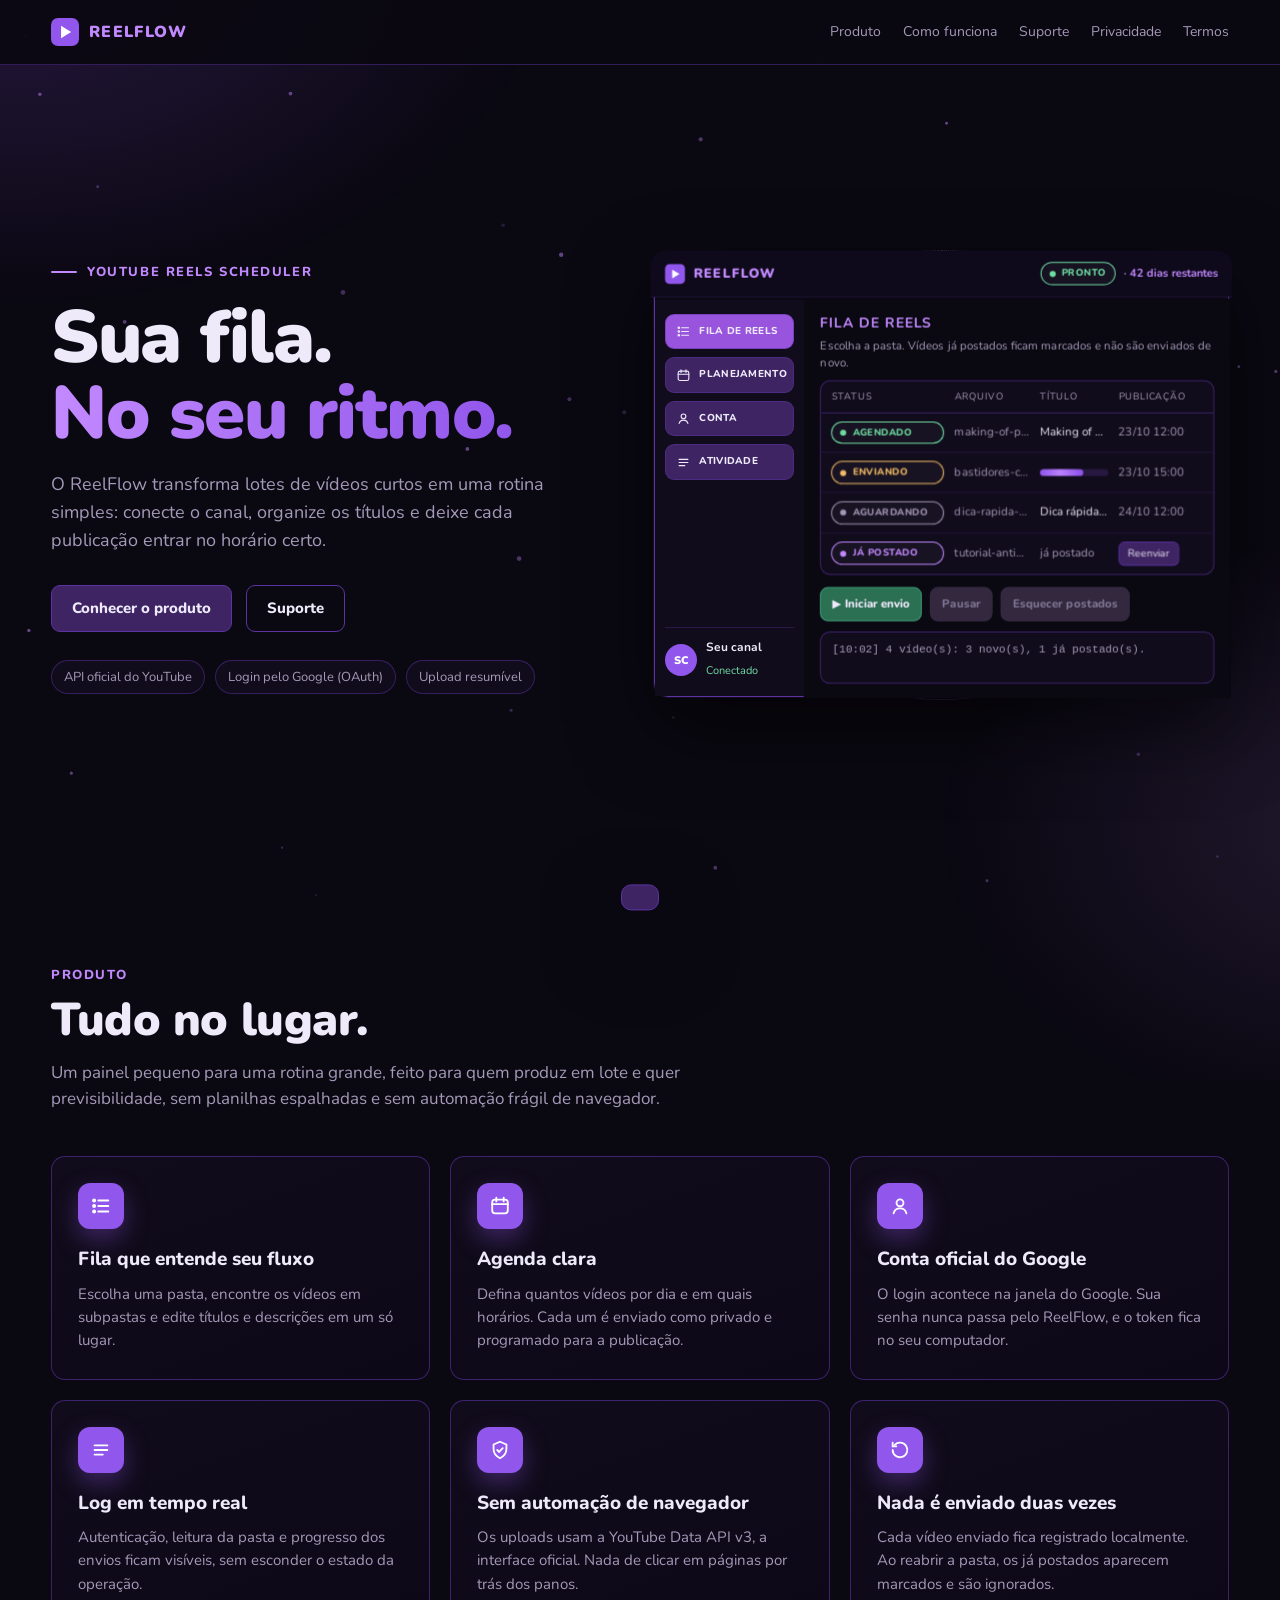
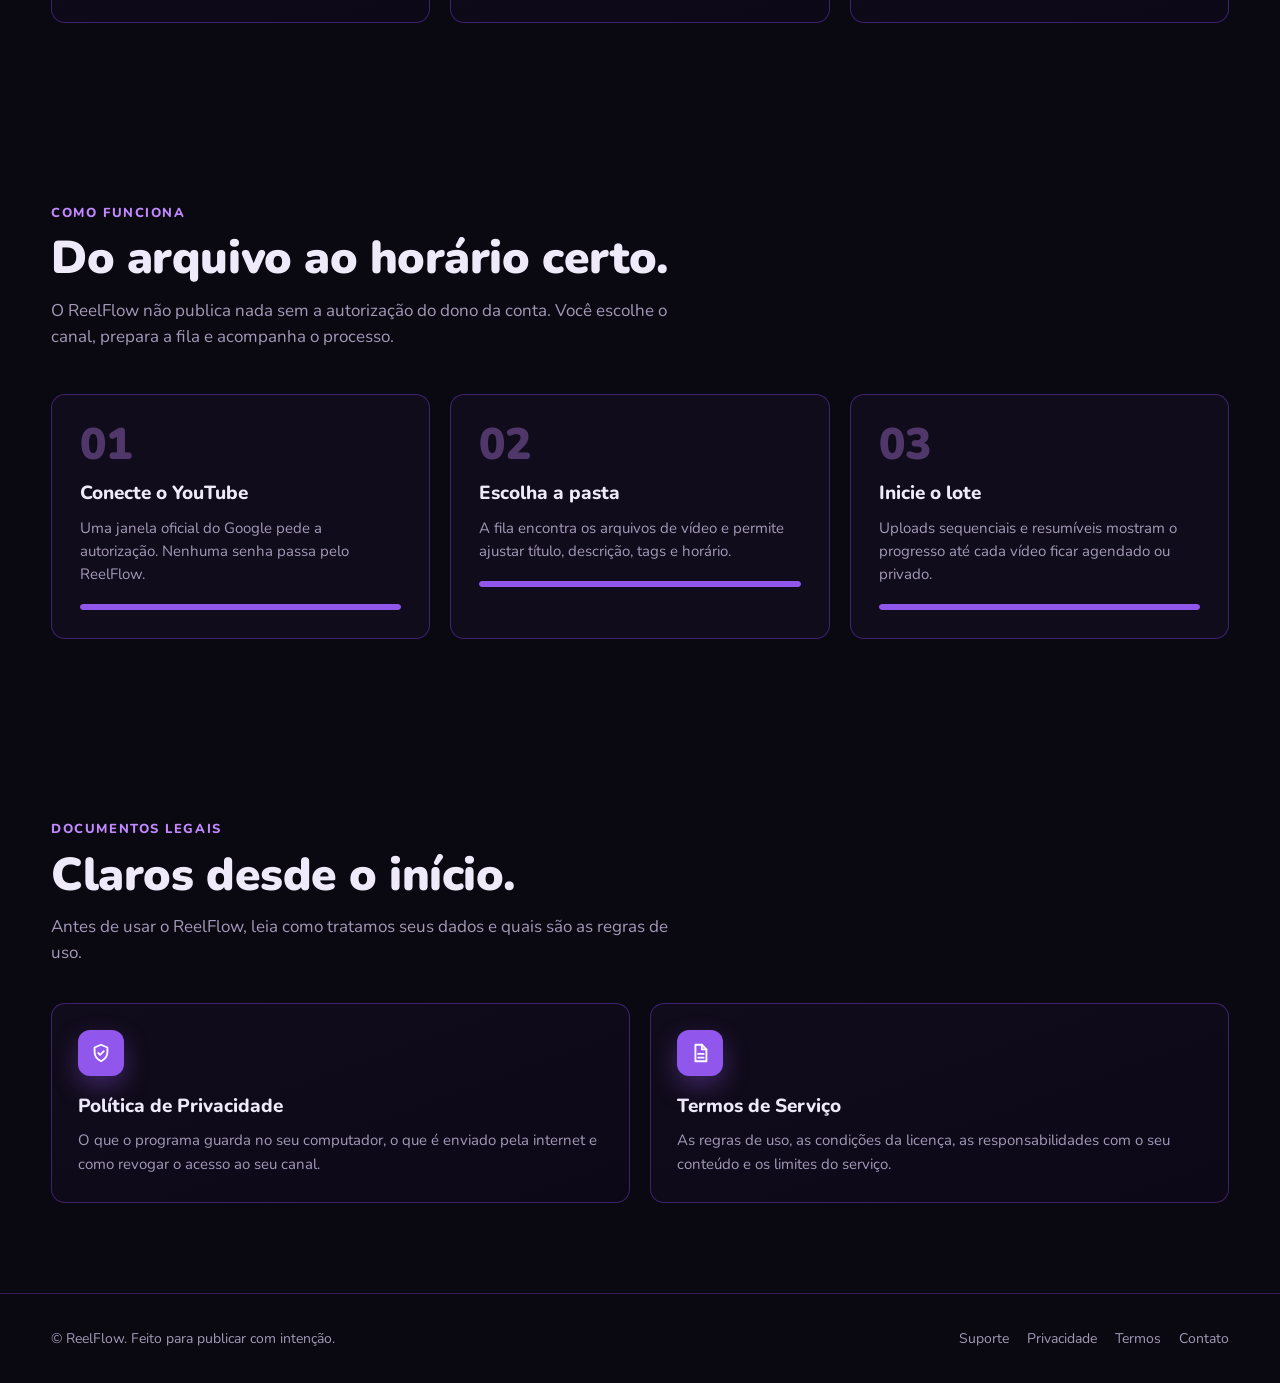
==== commit f6813eaa: "terciario" ====
--- a/index.html
+++ b/index.html
@@ -25,9 +25,9 @@
       <nav class="nav-links" id="nav">
         <a href="#produto">Produto</a>
         <a href="#fluxo">Como funciona</a>
-        <a href="#info">Informações</a>
         <a href="/support/">Suporte</a>
         <a href="/privacy/">Privacidade</a>
+        <a href="/terms/">Termos</a>
       </nav>
       <button class="menu-btn" aria-expanded="false" aria-controls="nav">Menu</button>
     </div>
@@ -41,8 +41,8 @@
         <h1>Sua fila.<br><span class="grad">No seu ritmo.</span></h1>
         <p class="lead">O ReelFlow transforma lotes de vídeos curtos em uma rotina simples: conecte o canal, organize os títulos e deixe cada publicação entrar no horário certo.</p>
         <div class="cta">
-          <a class="btn" href="#info">Ver informações do app</a>
-          <a class="btn ghost" href="/privacy/">Política de privacidade</a>
+          <a class="btn" href="#produto">Conhecer o produto</a>
+          <a class="btn ghost" href="/support/">Suporte</a>
         </div>
         <div class="chips">
           <span class="chip">API oficial do YouTube</span>
@@ -62,7 +62,7 @@
               <svg viewBox="0 0 40 40" aria-hidden="true"><rect width="40" height="40" rx="10" fill="#9156eb"/><path d="M14.4 11.2V28.8L28.8 20Z" fill="#fff"/></svg>
               REELFLOW
             </div>
-            <div><span class="pill green">PRONTO</span><span class="days">· 42 dias restantes</span></div>
+            <div class="right"><span class="pill green">PRONTO</span><span class="days">· 42 dias restantes</span></div>
           </div>
 
           <div class="win-body">
@@ -124,7 +124,7 @@
                 <button class="btn disabled">Pausar</button>
                 <button class="btn disabled">Esquecer postados</button>
               </div>
-              <div class="logbox" data-type="[10:02:14] 4 vídeo(s) encontrado(s): 3 novo(s), 1 já postado(s).">[10:02:14] 4 vídeo(s) encontrado(s): 3 novo(s), 1 já postado(s).</div>
+              <div class="logbox" data-type="[10:02] 4 vídeo(s): 3 novo(s), 1 já postado(s).">[10:02] 4 vídeo(s): 3 novo(s), 1 já postado(s).</div>
             </div>
           </div>
         </div>
@@ -211,52 +211,28 @@
       </div>
     </section>
 
-    <!-- INFORMAÇÕES DO APLICATIVO (configuração do Google) -->
-    <section id="info" class="info">
+    <!-- DOCUMENTOS LEGAIS -->
+    <section id="legal">
       <div class="wrap">
         <div class="reveal">
-          <div class="kicker">Google Auth Platform</div>
-          <h2>Informações do aplicativo</h2>
-          <p class="section-lead">Use estes dados na tela de consentimento do OAuth. Eles são exibidos aos clientes quando o Google pede a autorização.</p>
-        </div>
-
-        <div class="info-grid">
-          <article class="info-card reveal">
-            <div class="label">Nome do aplicativo</div>
-            <div class="value">ReelFlow</div>
-            <p class="note">É o nome que aparece para os clientes na tela do Google.</p>
-            <button class="btn copy-btn" data-copy="ReelFlow">Copiar</button>
-          </article>
-
-          <article class="info-card reveal" data-delay="1">
-            <div class="label">E-mail de suporte</div>
-            <div class="value">lojapalaceshop.store@gmail.com</div>
-            <p class="note">Um e-mail que você realmente acessa. O Google envia mensagens sobre o app para ele.</p>
-            <button class="btn copy-btn" data-copy="lojapalaceshop.store@gmail.com">Copiar</button>
-          </article>
-
-          <article class="info-card reveal">
-            <div class="label">Página inicial</div>
-            <div class="value">https://reelflow.com/</div>
-            <p class="note">Esta página. Precisa estar em um domínio que você controla e verificado no Google Search Console.</p>
-            <button class="btn copy-btn" data-copy="https://reelflow.com/">Copiar</button>
-          </article>
-
-          <article class="info-card reveal" data-delay="1">
-            <div class="label">Política de privacidade</div>
-            <div class="value">https://reelflow.com/privacy/</div>
-            <p class="note">Página pública separada, que explica como os dados do YouTube são usados.</p>
-            <button class="btn copy-btn" data-copy="https://reelflow.com/privacy/">Copiar</button>
-          </article>
-        </div>
-
-        <article class="info-card scopes reveal">
-          <div class="label">Escopos solicitados</div>
-          <ul>
-            <li><span><b>youtube.upload</b>: enviar os vídeos escolhidos ao canal, como privados e agendados.</span></li>
-            <li><span><b>youtube.readonly</b>: ler o nome e a foto do canal para exibir a conta conectada.</span></li>
-          </ul>
-        </article>
+          <div class="kicker">Documentos legais</div>
+          <h2>Claros desde o início.</h2>
+          <p class="section-lead">Antes de usar o ReelFlow, leia como tratamos seus dados e quais são as regras de uso.</p>
+        </div>
+        <div class="grid-2">
+          <a class="card reveal" href="/privacy/" data-tilt="5">
+            <div class="glow" aria-hidden="true"></div>
+            <span class="icon-box"><svg viewBox="0 0 24 24" fill="none" stroke="currentColor" stroke-width="2" stroke-linecap="round" stroke-linejoin="round"><path d="M12 3l7 3v5c0 4.5-3 8-7 10-4-2-7-5.5-7-10V6z"/><path d="M9 12l2 2 4-4"/></svg></span>
+            <h3>Política de Privacidade</h3>
+            <p>O que o programa guarda no seu computador, o que é enviado pela internet e como revogar o acesso ao seu canal.</p>
+          </a>
+          <a class="card reveal" href="/terms/" data-delay="1" data-tilt="5">
+            <div class="glow" aria-hidden="true"></div>
+            <span class="icon-box"><svg viewBox="0 0 24 24" fill="none" stroke="currentColor" stroke-width="2" stroke-linecap="round" stroke-linejoin="round"><path d="M7 3h7l5 5v13H7z"/><path d="M14 3v5h5M10 13h6M10 17h6"/></svg></span>
+            <h3>Termos de Serviço</h3>
+            <p>As regras de uso, as condições da licença, as responsabilidades com o seu conteúdo e os limites do serviço.</p>
+          </a>
+        </div>
       </div>
     </section>
   </main>
@@ -267,6 +243,7 @@
       <nav>
         <a href="/support/">Suporte</a>
         <a href="/privacy/">Privacidade</a>
+        <a href="/terms/">Termos</a>
         <a href="mailto:lojapalaceshop.store@gmail.com">Contato</a>
       </nav>
     </div>
--- a/styles.css
+++ b/styles.css
@@ -110,7 +110,7 @@
 }
 
 /* hero */
-.hero { min-height: 90vh; display: grid; grid-template-columns: 1.02fr 1fr; gap: 56px; align-items: center; padding: 70px 0 60px; position: relative; }
+.hero { min-height: 90vh; display: grid; grid-template-columns: minmax(0, 1fr) minmax(0, 1.05fr); gap: 56px; align-items: center; padding: 70px 0 60px; position: relative; }
 .eyebrow { display: inline-flex; align-items: center; gap: 10px; color: var(--accent-hover); font-weight: 800; font-size: 13px; letter-spacing: 0.12em; text-transform: uppercase; }
 .eyebrow::before { content: ""; width: 26px; height: 2px; background: var(--accent-hover); border-radius: 2px; }
 h1 { font-size: clamp(42px, 6vw, 74px); line-height: 1.02; font-weight: 900; letter-spacing: -0.02em; margin: 18px 0 20px; }
@@ -120,8 +120,8 @@
 .chips { display: flex; gap: 10px; flex-wrap: wrap; margin-top: 28px; }
 .chip { font-size: 13px; color: var(--muted); padding: 6px 12px; border-radius: 999px; background: var(--child); border: 1px solid rgba(92, 51, 163, 0.5); }
 
-/* palco 3D com a janela do app */
-.stage { perspective: 1600px; position: relative; }
+/* palco 3D com a janela do app: layout em colunas fixas para nada se sobrepor */
+.stage { perspective: 1600px; position: relative; min-width: 0; }
 .orbit {
   position: absolute; width: 380px; height: 380px; left: 50%; top: 50%; margin: -190px 0 0 -190px;
   border-radius: 50%; border: 1px dashed rgba(194, 137, 255, 0.35); animation: spin 26s linear infinite; pointer-events: none;
@@ -132,80 +132,100 @@
   position: relative; width: 100%; max-width: 620px; margin-left: auto;
   background: var(--bg); border: 1px solid var(--border); border-radius: var(--radius);
   box-shadow: var(--shadow), 0 0 0 1px rgba(145, 86, 235, 0.15);
-  transform-style: preserve-3d; transition: transform 0.25s ease-out;
+  transform-style: preserve-3d; transition: transform 0.35s cubic-bezier(0.2, 0.8, 0.2, 1), box-shadow 0.35s ease;
   animation: float 7s ease-in-out infinite;
 }
-@keyframes float { 0%, 100% { translate: 0 0; } 50% { translate: 0 -12px; } }
+.window:hover { box-shadow: 0 40px 90px rgba(0, 0, 0, 0.6), 0 0 0 1px rgba(194, 137, 255, 0.35), 0 0 60px rgba(145, 86, 235, 0.25); }
+@keyframes float { 0%, 100% { translate: 0 0; } 50% { translate: 0 -10px; } }
 .window .shine {
-  position: absolute; inset: 0; border-radius: inherit; pointer-events: none;
+  position: absolute; inset: 0; border-radius: inherit; pointer-events: none; z-index: 3;
   background: linear-gradient(115deg, transparent 35%, rgba(255, 255, 255, 0.08) 50%, transparent 65%);
   background-size: 250% 100%; animation: sheen 6s ease-in-out infinite;
 }
+.window:hover .shine { animation-duration: 2.2s; }
 @keyframes sheen { 0% { background-position: 130% 0; } 60%, 100% { background-position: -30% 0; } }
+
 .win-title {
-  display: flex; align-items: center; justify-content: space-between; padding: 12px 16px;
+  display: flex; align-items: center; justify-content: space-between; gap: 10px; padding: 11px 14px;
   background: #0f0a1b; border-bottom: 1px solid rgba(92, 51, 163, 0.5); border-radius: var(--radius) var(--radius) 0 0;
-  font-weight: 900; font-size: 13px; color: var(--accent-hover); letter-spacing: 0.08em;
-}
-.win-title .left { display: flex; align-items: center; gap: 10px; }
-.win-title .left svg { width: 20px; height: 20px; }
-.win-title .days { color: var(--accent-hover); font-size: 12px; font-weight: 700; letter-spacing: 0; }
-.win-body { display: grid; grid-template-columns: 170px 1fr; min-height: 370px; }
-.sidebar { background: var(--child); padding: 14px 10px; display: flex; flex-direction: column; gap: 8px; border-right: 1px solid rgba(92, 51, 163, 0.35); }
+  font-weight: 900; font-size: 13px; color: var(--accent-hover); letter-spacing: 0.08em; white-space: nowrap;
+  transform: translateZ(24px);
+}
+.win-title .left { display: flex; align-items: center; gap: 8px; min-width: 0; }
+.win-title .left svg { width: 20px; height: 20px; flex: none; }
+.win-title .right { display: flex; align-items: center; gap: 8px; min-width: 0; }
+.win-title .days { color: var(--accent-hover); font-size: 11px; font-weight: 700; letter-spacing: 0; overflow: hidden; text-overflow: ellipsis; }
+
+.win-body { display: grid; grid-template-columns: 150px minmax(0, 1fr); min-height: 380px; transform-style: preserve-3d; }
+.sidebar {
+  background: var(--child); padding: 14px 10px; display: flex; flex-direction: column; gap: 8px;
+  border-right: 1px solid rgba(92, 51, 163, 0.35); min-width: 0;
+}
 .nav-btn {
-  position: relative; display: flex; align-items: center; gap: 10px; padding: 9px 10px; border-radius: 9px;
-  background: var(--button); border: 1px solid rgba(92, 51, 163, 0.5); color: var(--text); font-size: 11px; font-weight: 800; letter-spacing: 0.04em;
+  position: relative; display: flex; align-items: center; gap: 8px; padding: 9px 10px; border-radius: 9px; width: 100%;
+  background: var(--button); border: 1px solid rgba(92, 51, 163, 0.5); color: var(--text);
+  font-size: 10px; font-weight: 800; letter-spacing: 0.03em; white-space: nowrap; overflow: hidden; text-align: left;
   transition: background 0.25s ease, transform 0.25s ease;
 }
-.nav-btn svg { width: 16px; height: 16px; flex: none; }
-.nav-btn:hover { background: var(--button-hover); transform: translateX(3px); }
+.nav-btn svg { width: 15px; height: 15px; flex: none; }
+.nav-btn:hover { background: var(--button-hover); transform: translateX(4px); }
 .nav-btn.active { background: var(--button-active); }
 .nav-btn.active::before {
   content: ""; position: absolute; left: -10px; top: 8px; bottom: 8px; width: 4px; border-radius: 3px; background: var(--accent-hover);
   transform-origin: center; animation: slideIn 0.5s ease both;
 }
 @keyframes slideIn { from { transform: scaleY(0); } to { transform: scaleY(1); } }
-.profile { margin-top: auto; display: flex; gap: 10px; align-items: center; padding-top: 10px; border-top: 1px solid rgba(92, 51, 163, 0.35); }
-.avatar { width: 34px; height: 34px; border-radius: 50%; background: var(--accent); display: grid; place-items: center; font-weight: 900; font-size: 12px; color: #fff; flex: none; }
-.profile b { font-size: 12px; display: block; }
+.profile { margin-top: auto; display: flex; gap: 9px; align-items: center; padding-top: 10px; border-top: 1px solid rgba(92, 51, 163, 0.35); min-width: 0; }
+.avatar { width: 32px; height: 32px; border-radius: 50%; background: var(--accent); display: grid; place-items: center; font-weight: 900; font-size: 11px; color: #fff; flex: none; }
+.profile div { min-width: 0; }
+.profile b { font-size: 12px; display: block; white-space: nowrap; overflow: hidden; text-overflow: ellipsis; }
 .profile span { font-size: 11px; color: var(--green); }
-.content { padding: 16px 18px; background: var(--bg); }
-.content h4 { font-size: 15px; color: var(--accent-hover); letter-spacing: 0.06em; }
-.content .sub { font-size: 12px; color: var(--muted); margin: 4px 0 12px; }
+
+.content { padding: 14px 16px; background: var(--bg); min-width: 0; transform: translateZ(14px); }
+.content h4 { font-size: 14px; color: var(--accent-hover); letter-spacing: 0.06em; white-space: nowrap; }
+.content .sub { font-size: 11.5px; color: var(--muted); margin: 3px 0 10px; line-height: 1.4; }
 .table { background: var(--child); border: 1px solid rgba(92, 51, 163, 0.6); border-radius: 10px; overflow: hidden; }
-.thead, .row-q { display: grid; grid-template-columns: 96px 1.2fr 1.2fr 1fr; gap: 8px; padding: 9px 12px; align-items: center; font-size: 12px; }
-.thead { color: var(--muted); font-size: 10px; letter-spacing: 0.08em; border-bottom: 1px solid rgba(92, 51, 163, 0.5); }
-.row-q { border-bottom: 1px solid rgba(92, 51, 163, 0.25); animation: rowIn 0.6s ease both; }
+.thead, .row-q {
+  display: grid; grid-template-columns: 112px minmax(0, 1.1fr) minmax(0, 1fr) 84px; gap: 10px;
+  padding: 8px 10px; align-items: center; font-size: 11.5px;
+}
+.thead { color: var(--muted); font-size: 9.5px; letter-spacing: 0.08em; border-bottom: 1px solid rgba(92, 51, 163, 0.5); }
+.row-q { border-bottom: 1px solid rgba(92, 51, 163, 0.25); animation: rowIn 0.6s ease both; transition: background 0.25s ease, transform 0.25s ease; }
+.row-q > * { min-width: 0; overflow: hidden; text-overflow: ellipsis; white-space: nowrap; }
 .row-q:last-child { border-bottom: 0; }
 .row-q:nth-child(2) { animation-delay: 0.1s; }
 .row-q:nth-child(3) { animation-delay: 0.2s; }
 .row-q:nth-child(4) { animation-delay: 0.3s; }
 @keyframes rowIn { from { opacity: 0; transform: translateX(14px); } to { opacity: 1; transform: none; } }
-.row-q:hover { background: rgba(120, 66, 180, 0.12); }
-.row-q .file, .row-q .title { overflow: hidden; text-overflow: ellipsis; white-space: nowrap; }
+.row-q:hover { background: rgba(120, 66, 180, 0.16); transform: translateX(4px); }
 .row-q .file { color: var(--muted); }
+.row-q .title { color: var(--text); }
 .muted { color: var(--muted); }
-.progress { position: relative; height: 8px; width: 100%; background: rgba(145, 86, 235, 0.18); border-radius: 999px; overflow: hidden; }
-.progress i { position: absolute; left: 0; top: 0; bottom: 0; width: 64%; background: var(--accent); border-radius: 999px; }
+.progress { position: relative; height: 7px; width: 100%; background: rgba(145, 86, 235, 0.18); border-radius: 999px; overflow: hidden; }
+.progress i { position: absolute; left: 0; top: 0; bottom: 0; width: 64%; background: var(--accent); border-radius: 999px; transition: width 0.6s ease; }
+.row-q:hover .progress i { width: 82%; }
 .progress::after {
   content: ""; position: absolute; top: 0; bottom: 0; width: 40px; left: 0; border-radius: 999px;
   background: linear-gradient(90deg, transparent, rgba(194, 137, 255, 0.85), transparent);
   animation: shimmer 1.6s linear infinite;
 }
 @keyframes shimmer { from { transform: translateX(-40px); } to { transform: translateX(260px); } }
-.bars { display: inline-flex; gap: 2px; align-items: flex-end; height: 14px; margin-right: 6px; vertical-align: middle; }
-.bars i { width: 3px; height: 100%; background: var(--accent-hover); border-radius: 1.5px; animation: eq 1s ease-in-out infinite; }
-.bars i:nth-child(2) { animation-delay: 0.15s; }
-.bars i:nth-child(3) { animation-delay: 0.3s; }
-.bars i:nth-child(4) { animation-delay: 0.45s; }
-.bars i:nth-child(5) { animation-delay: 0.6s; }
-@keyframes eq { 0%, 100% { transform: scaleY(0.25); } 50% { transform: scaleY(1); } }
-.actions { display: flex; gap: 8px; margin-top: 14px; flex-wrap: wrap; }
-.actions .btn { padding: 8px 12px; font-size: 12px; border-radius: 8px; }
-.mini { font-size: 11px; padding: 3px 9px; border-radius: 6px; background: var(--button); border: 1px solid var(--border); color: var(--text); }
-.logbox { margin-top: 12px; background: var(--child); border: 1px solid rgba(92, 51, 163, 0.6); border-radius: 10px; padding: 10px 12px; font-family: "Consolas", "Courier New", monospace; font-size: 11px; color: var(--muted); min-height: 66px; }
+.actions { display: flex; gap: 8px; margin-top: 12px; flex-wrap: wrap; }
+.actions .btn { padding: 7px 11px; font-size: 11.5px; border-radius: 8px; white-space: nowrap; }
+.mini { font-size: 10.5px; padding: 3px 8px; border-radius: 6px; background: var(--button); border: 1px solid var(--border); color: var(--text); white-space: nowrap; }
+.logbox {
+  margin-top: 10px; background: var(--child); border: 1px solid rgba(92, 51, 163, 0.6); border-radius: 10px; padding: 9px 11px;
+  font-family: "Consolas", "Courier New", monospace; font-size: 11px; color: var(--muted); line-height: 1.5; min-height: 52px;
+}
 .logbox .caret { display: inline-block; width: 7px; height: 12px; background: var(--accent-hover); vertical-align: -2px; animation: blink 1s steps(1) infinite; }
 @keyframes blink { 50% { opacity: 0; } }
+
+.pill {
+  display: inline-flex; align-items: center; gap: 6px; padding: 3px 8px; white-space: nowrap;
+  border-radius: 999px; font-size: 9.5px; font-weight: 800; letter-spacing: 0.04em;
+  border: 1px solid currentColor; background: rgba(255, 255, 255, 0.03);
+}
+.pill::before { width: 6px; height: 6px; }
 
 /* seções */
 section { padding: 90px 0; position: relative; }
@@ -316,6 +336,11 @@
 .reveal[data-delay="2"] { transition-delay: 0.2s; }
 .reveal[data-delay="3"] { transition-delay: 0.3s; }
 
+/* elementos com inclinação 3D: a entrada (reveal) e o seguir do mouse têm transições separadas */
+[data-tilt].reveal { transition: opacity 0.7s ease, transform 0.25s cubic-bezier(0.2, 0.8, 0.2, 1), box-shadow 0.35s ease, border-color 0.3s ease; }
+[data-tilt].reveal.in { transition: opacity 0.7s ease, transform 0.25s cubic-bezier(0.2, 0.8, 0.2, 1), box-shadow 0.35s ease, border-color 0.3s ease; }
+[data-tilt].tilting { transition: transform 0.12s linear, box-shadow 0.35s ease, border-color 0.3s ease; }
+
 /* responsivo */
 @media (max-width: 980px) {
   .hero { grid-template-columns: 1fr; min-height: auto; padding-top: 50px; }
@@ -327,11 +352,11 @@
   .menu-btn { display: block; }
 }
 @media (max-width: 640px) {
-  .win-body { grid-template-columns: 1fr; }
+  .win-body { grid-template-columns: 1fr; min-height: 0; }
   .sidebar { flex-direction: row; flex-wrap: wrap; border-right: 0; border-bottom: 1px solid rgba(92, 51, 163, 0.35); }
   .nav-btn { flex: 1 1 45%; }
   .profile { display: none; }
-  .thead, .row-q { grid-template-columns: 80px 1fr 1fr; }
+  .thead, .row-q { grid-template-columns: 96px minmax(0, 1fr) minmax(0, 1fr); }
   .thead span:last-child, .row-q > :last-child { display: none; }
   .orbit { display: none; }
   .doc .block { padding: 22px; }
